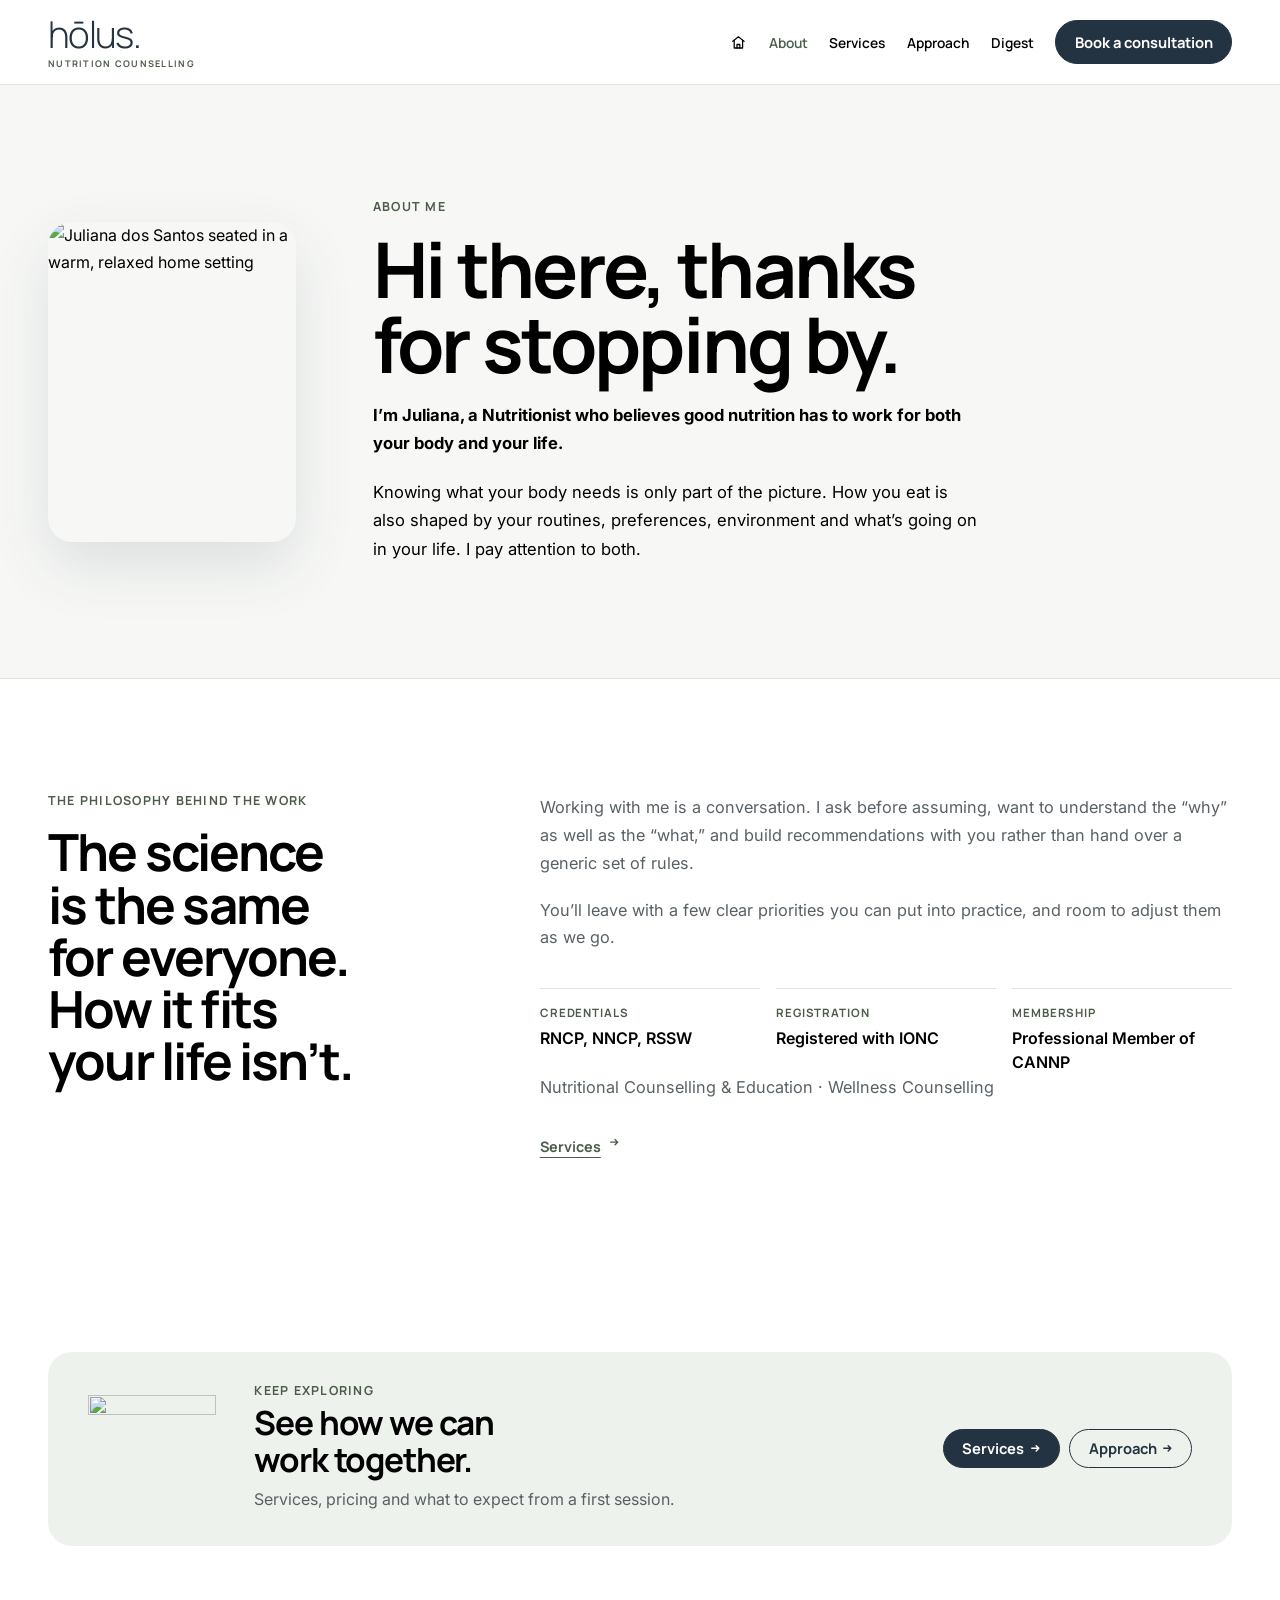
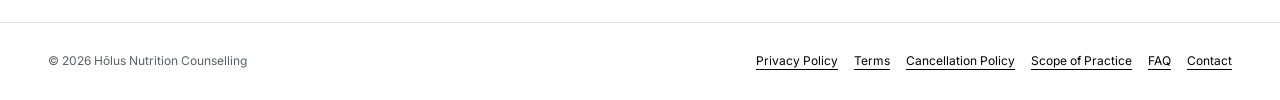
==== about/index.html @ cfdc3332 "Add files via upload" ====
<!doctype html>
<html lang="en-CA"><head><meta charset="utf-8"><meta name="viewport" content="width=device-width, initial-scale=1"><title>About | hōlus.</title><meta name="description" content="Meet Juliana dos Santos, RNCP, NNCP, RSSW, the Nutritionist behind Hōlus Nutrition Counselling in Ottawa."><link rel="canonical" href="https://holus.ca/about/"><meta property="og:type" content="profile"><meta property="og:title" content="About Juliana dos Santos | Hōlus Nutrition Counselling"><meta property="og:description" content="Good nutrition has to work for both your body and your life."><meta property="og:url" content="https://holus.ca/about/"><meta name="twitter:card" content="summary_large_image"><link rel="icon" href="../favicon.svg" sizes="any"><link rel="icon" href="../favicon.svg" type="image/svg+xml"><link rel="apple-touch-icon" href="../apple-touch-icon.png"><link rel="manifest" href="../site.webmanifest"><meta name="theme-color" content="#243341"><meta property="og:image" content="https://jusandberg.github.io/holus-nutrition/assets/holus-share.png"><meta property="og:image:width" content="1200"><meta property="og:image:height" content="630"><meta property="og:image:alt" content="hōlus. Nutrition Counselling: Nutrition in context."><link rel="preconnect" href="https://fonts.googleapis.com"><link rel="preconnect" href="https://fonts.gstatic.com" crossorigin=""><link href="https://fonts.googleapis.com/css2?family=Inter:wght@400;500;600&amp;family=Manrope:wght@300;600;700;800&amp;display=swap" rel="stylesheet"><link rel="stylesheet" href="../styles.css?v=25"><script src="../brand-config.js?v=4" defer=""></script><script src="../script.js?v=16" defer=""></script><style>
        .brand { gap: 0 !important; }
        .brand-lockup { display: grid; line-height: 1; }
        .brand-wordmark { display: inline-flex; align-items: baseline; color: var(--ink); font: 300 2.3125rem/1 Manrope, sans-serif; letter-spacing: -.045em; white-space: nowrap; }
        .brand-accent { position: relative; color: inherit; }
        .brand-accent::before { content: ''; position: absolute; top: .02em; right: .08em; left: .08em; height: .1em; border-radius: 1em; background: var(--sage); }
        .brand-descriptor { margin-top: .42rem; color: var(--sage-deep); font: 700 .57rem/1 Manrope, sans-serif; letter-spacing: .14em; text-transform: uppercase; }
        .hero-orbit .orbit-u { font-size: 1.25rem !important; letter-spacing: -.02em; }
        .contact .brand-lockup { justify-items: center; margin-bottom: .5rem; }
        .contact .brand-wordmark { color: #fff; font-size: 3.2rem; }
        .contact .brand-accent::before { background: var(--sage-light); }
        .brand-service-visual { margin: 0; padding: 0; overflow: hidden; min-height: 18rem; display: grid; place-items: end center; background: #fff; }
        .brand-service-visual img { display: block; width: 100%; height: 100%; min-height: 18rem; object-fit: cover; object-position: 50% 72%; }
        .brand-insurance { overflow: hidden; color: var(--ink); border: 1px solid var(--line); border-radius: var(--radius); background: var(--paper); box-shadow: 0 18px 40px rgba(36,51,65,.06); }
        .brand-insurance summary { display: flex; align-items: center; justify-content: space-between; gap: 1rem; padding: 1.25rem 1.4rem; cursor: pointer; list-style: none; font: 700 1rem/1.25 Manrope,sans-serif; }
        .brand-insurance summary::-webkit-details-marker { display: none; }
        .brand-insurance summary::after { content: '⌄'; flex: 0 0 auto; color: var(--sage-deep); font-size: 1.35rem; font-weight: 500; line-height: 1; transform: translateY(-.12rem); }
        .brand-insurance[open] summary::after { transform: rotate(180deg) translateY(-.12rem); }
        .brand-insurance[open] summary { border-bottom: 1px solid var(--line); }
        .brand-insurance p { margin: 0; padding: 1.25rem 1.5rem 1.5rem; color: var(--muted); font-size: .94rem; }
        .insurance-title { display: inline-flex; align-items: center; gap: .75rem; }
        .insurance-title svg { width: 1.35rem; height: 1.35rem; fill: none; stroke: var(--sage-deep); stroke-width: 1.7; stroke-linecap: round; stroke-linejoin: round; }
        .brand-insurance-hero { align-self: end; }
        .services .brand-insurance { max-width: 45rem; margin-top: 1rem; color: var(--ink); border-color: var(--line); background: var(--cloud); box-shadow: none; }
        .services .brand-insurance summary { color: var(--ink); }
        .services .brand-insurance summary::after { color: var(--sage-deep); }
        .services .brand-insurance[open] summary { border-color: var(--line); }
        .services .brand-insurance p { color: var(--muted); }
        .services .brand-insurance .insurance-title svg { stroke: var(--sage-deep); }
        .brand-intro-chat { width: 100%; max-width: none; margin: 2rem 0 0; padding: 1.4rem 1.55rem; color: var(--ink); border: 1px solid var(--line); border-radius: 1.25rem; background: var(--cloud); }
        .brand-intro-chat p { margin: 0; }
        .brand-intro-chat p + p { margin-top: .4rem; }
        .brand-intro-chat a { display: inline-block; margin-top: .85rem; color: var(--ink); font-weight: 700; text-underline-offset: .28rem; }
        .services .pricing-grid { max-width: none; }
        .contact-actions { margin-top: 2.35rem !important; }
        .method-without-circles .method-layout { grid-template-columns: 1fr; }
        .method-without-circles .method-copy { max-width: 52rem; }
        .expect-heading { display: block !important; }
        .expect-heading .eyebrow { margin-top: 0; }
        .expect-heading h2 { max-width: 18ch; margin-top: .85rem; justify-self: start; text-align: left !important; overflow-wrap: normal; }
        .behaviour-ecosystem { position: relative; min-height: 25rem; border-radius: 48% 52% 44% 56% / 54% 42% 58% 46%; background: color-mix(in srgb, var(--sage-light) 35%, white); }
        .behaviour-ecosystem::before, .behaviour-ecosystem::after { content: ''; position: absolute; inset: 12%; border: 1px solid var(--sage-light); border-radius: 44% 56% 53% 47% / 47% 42% 58% 53%; transform: rotate(12deg); }
        .behaviour-ecosystem::after { inset: 26%; transform: rotate(-13deg); }
        .behaviour-ecosystem strong { position: absolute; inset: 50% auto auto 50%; z-index: 2; display: grid; width: 5rem; height: 5rem; place-items: center; color: white; background: var(--ink); border-radius: 50%; transform: translate(-50%,-50%); font: 800 1rem Manrope,sans-serif; }
        .eco-node { position: absolute; z-index: 2; color: var(--sage-deep); font: 700 .75rem Manrope,sans-serif; letter-spacing: .08em; text-transform: uppercase; }
        .eco-body { top: 13%; left: 46%; } .eco-food { top: 48%; right: 8%; } .eco-behaviour { bottom: 12%; left: 39%; } .eco-life { top: 48%; left: 8%; }
        .behaviour-question { margin-top: 2rem !important; padding-left: 1.25rem; color: var(--ink) !important; border-left: 3px solid var(--sage); font: 800 clamp(1.6rem,3vw,2.6rem)/1.15 Manrope,sans-serif !important; letter-spacing: -.035em; }
        .behaviour-factors { background: var(--paper); }
        .factor-list { margin-top: 3rem; border-top: 1px solid var(--line); }
        .factor-list details { border-bottom: 1px solid var(--line); }
        .factor-list summary { display: flex; align-items: center; justify-content: space-between; gap: 1rem; padding: 1.25rem 0; cursor: pointer; list-style: none; color: var(--ink); font: 700 1.05rem/1.3 Manrope,sans-serif; }
        .factor-list summary::-webkit-details-marker { display: none; }
        .factor-list summary::after { content: '+'; flex: 0 0 auto; color: var(--sage-deep); font-size: 1.35rem; font-weight: 400; }
        .factor-list details[open] summary::after { content: '−'; }
        .factor-list p { max-width: 46rem; margin: -.25rem 0 1.35rem; padding-right: 2rem; }
        .factor-list p { color: var(--muted); }
        .behaviour-relationship { padding-block: clamp(3.25rem, 6vw, 5.5rem); color: white; background: var(--ink); }
        .behaviour-relationship h1, .behaviour-relationship h2, .behaviour-relationship h3 { color: white; }
        .behaviour-relationship-copy { max-width: 46rem; }
        .behaviour-relationship-copy h1 { max-width: 16ch; font-size: clamp(2.65rem, 5vw, 4.8rem); line-height: 1; letter-spacing: -.05em; }
        .behaviour-relationship-copy > p:not(.eyebrow) { max-width: 46rem; color: rgba(255,255,255,.72); }
        .relationship-map { display: grid; grid-template-columns: 1fr auto 1fr auto .68fr; align-items: center; gap: 1rem; margin-top: 2.5rem; }
        .relationship-map > div { min-height: 7rem; padding: 1.05rem; border-top: 1px solid rgba(255,255,255,.25); }
        .relationship-map p { color: rgba(255,255,255,.65); }
        .relationship-map > b { color: var(--sage-light); font-size: 1.6rem; }
        .relationship-result { display: flex; width: 100%; max-width: 13rem; min-height: 5.8rem !important; align-items: center; justify-content: flex-start; gap: .8rem; background: var(--sage-deep); border-radius: var(--radius); border-top: 0 !important; }
        .relationship-result svg { flex: 0 0 auto; width: 1.45rem; fill: none; stroke: var(--sage-light); stroke-width: 2; stroke-linecap: round; stroke-linejoin: round; }
        .relationship-result h3 { margin: 0; }
        .together-anchors { display: grid; gap: .75rem; margin-top: 2rem; padding-top: 1.5rem; border-top: 1px solid var(--line); }
        .together-anchors span { color: var(--ink); font: 700 1.05rem Manrope,sans-serif; }
        .behaviour-scope { padding: 1.3rem 0; color: var(--muted); background: var(--cloud); border-block: 1px solid var(--line); }
        .behaviour-scope p { max-width: 70rem; margin: 0; font-size: .86rem; }
        .behaviour-hero .reveal, .behaviour-knowing .reveal, .behaviour-factors .reveal, .behaviour-relationship .reveal, .behaviour-together .reveal, .behaviour-steps .reveal { opacity: 1 !important; transform: none !important; }
        @media (max-width: 760px) {
          .brand-wordmark { font-size: 2rem; }
          .about-copy { min-width: 0; width: 100%; }
          .about-copy .service-line { white-space: normal; }
          .expect-heading { gap: 1rem !important; }
          .expect-heading h2 { max-width: 13ch; font-size: clamp(2.25rem, 10.5vw, 3.25rem); line-height: 1.02; }
          .brand-service-visual, .brand-service-visual img { min-height: 12rem; }
          .behaviour-ecosystem { min-height: 20rem; }
          .relationship-map { grid-template-columns: 1fr; gap: .55rem; }
          .relationship-map > b { transform: rotate(90deg); transform-origin: left center; }
          .relationship-map > div { min-height: 0; }
        }
      </style></head><body><a class="skip-link" href="#main">Skip to content</a>
<header class="site-header"><div class="nav-shell"><a class="brand" href="/" aria-label="hōlus. Nutrition Counselling home">
    <span class="brand-lockup">
      <span class="brand-wordmark" aria-label="hōlus.">hōlus.</span>
      <span class="brand-descriptor">Nutrition Counselling</span>
    </span></a><button class="menu-toggle" type="button" aria-expanded="false" aria-controls="site-nav"><span class="sr-only">Toggle menu</span><span></span><span></span></button><nav id="site-nav" class="site-nav" aria-label="Primary navigation"><a href="/about/" aria-current="page">About</a><a href="/nutritional-counselling/">Services</a><a href="/nutrition-behaviour-change/">Approach</a><a href="/digest/">Digest</a><a class="button button-small" href="mailto:hello@holus.ca?subject=Consultation%20booking">Book a consultation</a></nav></div></header>
<main id="main"><section class="page-hero"><div class="section-shell about-grid"><figure class="food-figure reveal"><img src="../assets/juliana-about.png" alt="Juliana dos Santos seated in a warm, relaxed home setting" width="1024" height="1536"></figure><div class="about-copy reveal"><p class="eyebrow">About me</p><h1 style="max-width:12ch;font-size:clamp(3rem,6vw,5.7rem)">Hi there, thanks for stopping by.</h1><p class="about-lead"><strong>I’m Juliana, a Nutritionist who believes good nutrition has to work for both your body and your life.</strong></p><p>Knowing what your body needs is only part of the picture. How you eat is also shaped by your routines, preferences, environment and what’s going on in your life. I pay attention to both.</p></div></div></section>
<section class="section-pad"><div class="section-shell content-grid"><header><p class="eyebrow">The philosophy behind the work</p><h2>The science is the same for everyone. How it fits your life isn’t.</h2></header><div class="prose reveal"><p>Working with me is a conversation. I ask before assuming, want to understand the “why” as well as the “what,” and build recommendations with you rather than hand over a generic set of rules.</p><p>You’ll leave with a few clear priorities you can put into practice, and room to adjust them as we go.</p><dl class="credentials"><div><dt>Credentials</dt><dd>RNCP, NNCP, RSSW</dd></div><div><dt>Registration</dt><dd>Registered with IONC</dd></div><div><dt>Membership</dt><dd>Professional Member of CANNP</dd></div></dl><p>Nutritional Counselling &amp; Education · Wellness Counselling</p><a class="link-arrow" href="/nutritional-counselling/">Services<svg class="arr arr-right" viewBox="0 0 12 12" aria-hidden="true"><path d="M2 6h8M7 3l3 3-3 3"></path></svg></a></div></div></section>
<section class="next-step" aria-label="Next step"><div class="section-shell"><div class="next-card"><figure class="next-art"><img src="../assets/food-peas.svg" alt="" width="240" height="200"></figure><div class="next-copy"><p class="eyebrow">Keep exploring</p><h2>See how we can work together.</h2><p>Services, pricing and what to expect from a first session.</p></div><div class="next-chips"><a class="chip-link chip-primary" href="/nutritional-counselling/">Services<svg class="arr arr-right" viewBox="0 0 12 12" aria-hidden="true"><path d="M2 6h8M7 3l3 3-3 3"></path></svg></a><a class="chip-link" href="/nutrition-behaviour-change/">Approach<svg class="arr arr-right" viewBox="0 0 12 12" aria-hidden="true"><path d="M2 6h8M7 3l3 3-3 3"></path></svg></a></div></div></div></section></main>
<footer class="site-footer"><div class="section-shell footer-inner"><div><p>© <span id="year"></span> Hōlus Nutrition Counselling</p></div><nav class="footer-links" aria-label="Practice information"><a href="/practice-policies.html#privacy">Privacy Policy</a><a href="/practice-policies.html#terms">Terms</a><a href="/practice-policies.html#cancellation">Cancellation Policy</a><a href="/practice-policies.html#scope">Scope of Practice</a><a href="/faq/">FAQ</a><a href="mailto:hello@holus.ca">Contact</a></nav></div></footer>
</body></html>
---- styles.css ----
:root {
  --black: #000;
  --ink: #243341;
  --ink-deep: #18232d;
  --sage: #71836d;
  --sage-deep: #4b5d49;
  --sage-light: #c7d2c4;
  --mist: #eef2ed;
  --cloud: #f7f8f6;
  --line: #dfe4de;
  --paper: #fff;
  --text: var(--black);
  --muted: #596166;
  --radius: 1.5rem;
  --shadow: 0 24px 60px rgba(36, 51, 65, 0.12);
}

* { box-sizing: border-box; }
html { scroll-behavior: smooth; scroll-padding-top: 6.5rem; }
body { margin: 0; color: var(--text); background: var(--paper); font: 400 1rem/1.7 Inter, Arial, sans-serif; -webkit-font-smoothing: antialiased; }
img, svg { display: block; max-width: 100%; }
a { color: inherit; }
button, input, textarea { font: inherit; }
:focus-visible { outline: 3px solid var(--sage); outline-offset: 4px; }
.sr-only { position: absolute; width: 1px; height: 1px; padding: 0; margin: -1px; overflow: hidden; clip: rect(0, 0, 0, 0); white-space: nowrap; border: 0; }
.skip-link { position: fixed; left: 1rem; top: -4rem; z-index: 100; padding: .75rem 1rem; color: white; background: var(--ink); border-radius: .5rem; }
.skip-link:focus { top: 1rem; }

.section-shell { width: min(100% - 2.5rem, 74rem); margin-inline: auto; }
.section-pad { padding-block: clamp(5rem, 9vw, 8rem); }
.eyebrow { margin: 0 0 1rem; color: var(--sage-deep); font: 700 .78rem/1.2 Manrope, sans-serif; letter-spacing: .1em; text-transform: uppercase; }
h1, h2, h3 { margin: 0; color: var(--black); font-family: Manrope, sans-serif; letter-spacing: -.035em; text-wrap: balance; }
h1 { max-width: 12ch; font-size: clamp(3rem, 6.6vw, 6.25rem); line-height: .98; }
h2 { max-width: 18ch; font-size: clamp(2.35rem, 4.7vw, 4.5rem); line-height: 1.02; }
h3 { font-size: 1.4rem; line-height: 1.25; }
em { color: var(--sage); font-style: normal; }
.lede { max-width: 35rem; margin: 1.6rem 0 0; color: var(--black); font-size: clamp(1.05rem, 1.8vw, 1.2rem); }
.button-row { display: flex; align-items: center; gap: 1.4rem; flex-wrap: wrap; margin-top: 2rem; }
.button { display: inline-flex; align-items: center; justify-content: center; min-height: 3.35rem; padding: .85rem 1.5rem; color: white; background: var(--ink); border: 1px solid var(--ink); border-radius: 999px; font: 700 .92rem/1 Manrope, sans-serif; text-decoration: none; transition: transform .2s ease, background .2s ease; }
.button:hover { background: var(--ink-deep); transform: translateY(-2px); }
.button-small { min-height: 2.75rem; padding-inline: 1.15rem; }
.button-secondary { color: var(--black); background: transparent; border-color: var(--sage); }
.button-secondary:hover { color: white; background: var(--sage-deep); border-color: var(--sage-deep); }
.text-link { color: var(--black); font: 700 .92rem Manrope, sans-serif; text-underline-offset: .35rem; }
.microcopy { margin: 1rem 0 0; color: var(--muted); font-size: .83rem; }

.site-header { position: sticky; top: 0; z-index: 50; border-bottom: 1px solid rgba(223, 228, 222, .9); background: rgba(255,255,255,.88); backdrop-filter: blur(18px) saturate(160%); }
.nav-shell { display: flex; align-items: center; justify-content: space-between; width: min(100% - 2.5rem, 74rem); min-height: 5.25rem; margin: auto; }
.brand { display: flex; align-items: center; gap: .75rem; text-decoration: none; }
.brand img { width: 3rem; }
.brand-copy { display: grid; line-height: 1; }
.wordmark { font: 800 1.15rem Manrope, sans-serif; letter-spacing: -.04em; }
.wordmark b { color: var(--sage); }
.descriptor { margin-top: .35rem; color: var(--muted); font: 600 .58rem Manrope, sans-serif; letter-spacing: .14em; text-transform: uppercase; }
.brand-lockup { display: grid; line-height: 1; }
.brand-wordmark { display: inline-flex; align-items: baseline; color: var(--ink); font: 300 2rem/1 Manrope, sans-serif; letter-spacing: -.045em; white-space: nowrap; }
.brand-accent { position: relative; color: inherit; }
.brand-accent::before { content: ""; position: absolute; top: .02em; right: .08em; left: .08em; height: .1em; border-radius: 1em; background: var(--sage); }
.brand-descriptor { margin-top: .4rem; color: var(--sage-deep); font: 700 .57rem/1 Manrope, sans-serif; letter-spacing: .14em; text-transform: uppercase; }
.site-nav { display: flex; align-items: center; gap: 1.35rem; }
.site-nav > a:not(.button) { color: var(--black); font: 600 .86rem Manrope, sans-serif; text-decoration: none; }
.site-nav > a:not(.button):hover { color: var(--sage-deep); }
.menu-toggle { display: none; width: 2.8rem; height: 2.8rem; padding: .8rem; border: 0; border-radius: 50%; background: var(--mist); }
.menu-toggle span:not(.sr-only) { display: block; height: 2px; margin: 4px 0; background: var(--ink); transition: transform .2s ease; }

.hero { display: grid; grid-template-columns: minmax(0, 1.02fr) minmax(25rem, .98fr); align-items: center; gap: clamp(2rem, 6vw, 6rem); min-height: calc(100svh - 5.25rem); padding-block: clamp(4rem, 8vw, 7rem); }
.hero-orbit { padding: 2rem; border-radius: 50%; background: radial-gradient(circle, #fff 0 43%, var(--cloud) 44% 68%, transparent 69%); }
.hero-orbit svg { width: 100%; }
.orbit-ring { fill: none; stroke: var(--sage-light); stroke-width: 1; stroke-dasharray: 2 6; }
.orbit-lines { stroke: var(--sage-light); stroke-width: 1; }
.orbit-nodes { fill: var(--sage); }
.orbit-centre { fill: var(--ink); }
.orbit-u { fill: white; font: 800 3rem Manrope, sans-serif; text-anchor: middle; dominant-baseline: middle; }
.orbit-labels { fill: var(--black); font: 600 .86rem Manrope, sans-serif; letter-spacing: .01em; }

/* The orbit draws in once, then its eight elements pulse in a calm sequence. */
.hero-orbit .orbit-lines line,
.hero-orbit .orbit-nodes circle,
.hero-orbit .orbit-labels text { --orbit-line-delay: .22s; --orbit-node-delay: .72s; --orbit-label-delay: .92s; --orbit-pulse-delay: 2s; }
.hero-orbit :is(.orbit-lines line, .orbit-nodes circle, .orbit-labels text):nth-child(2) { --orbit-line-delay: .30s; --orbit-node-delay: .80s; --orbit-label-delay: 1s; --orbit-pulse-delay: 3s; }
.hero-orbit :is(.orbit-lines line, .orbit-nodes circle, .orbit-labels text):nth-child(3) { --orbit-line-delay: .38s; --orbit-node-delay: .88s; --orbit-label-delay: 1.08s; --orbit-pulse-delay: 4s; }
.hero-orbit :is(.orbit-lines line, .orbit-nodes circle, .orbit-labels text):nth-child(4) { --orbit-line-delay: .46s; --orbit-node-delay: .96s; --orbit-label-delay: 1.16s; --orbit-pulse-delay: 5s; }
.hero-orbit :is(.orbit-lines line, .orbit-nodes circle, .orbit-labels text):nth-child(5) { --orbit-line-delay: .54s; --orbit-node-delay: 1.04s; --orbit-label-delay: 1.24s; --orbit-pulse-delay: 6s; }
.hero-orbit :is(.orbit-lines line, .orbit-nodes circle, .orbit-labels text):nth-child(6) { --orbit-line-delay: .62s; --orbit-node-delay: 1.12s; --orbit-label-delay: 1.32s; --orbit-pulse-delay: 7s; }
.hero-orbit :is(.orbit-lines line, .orbit-nodes circle, .orbit-labels text):nth-child(7) { --orbit-line-delay: .70s; --orbit-node-delay: 1.20s; --orbit-label-delay: 1.40s; --orbit-pulse-delay: 8s; }
.hero-orbit :is(.orbit-lines line, .orbit-nodes circle, .orbit-labels text):nth-child(8) { --orbit-line-delay: .78s; --orbit-node-delay: 1.28s; --orbit-label-delay: 1.48s; --orbit-pulse-delay: 9s; }
.hero-orbit.is-visible .orbit-ring { animation: orbit-ring-arrive 1.4s ease-out both; }
.hero-orbit.is-visible .orbit-lines line { stroke-dasharray: 180; stroke-dashoffset: 180; animation: orbit-line-arrive .75s ease-out var(--orbit-line-delay) both; }
.hero-orbit.is-visible .orbit-nodes circle { transform-box: fill-box; transform-origin: center; animation: orbit-node-arrive .45s cubic-bezier(.2,.8,.2,1.3) var(--orbit-node-delay) both, orbit-node-pulse 8s cubic-bezier(.4,0,.2,1) var(--orbit-pulse-delay) infinite; }
.hero-orbit.is-visible .orbit-labels text { opacity: 0; animation: orbit-label-arrive .45s ease-out var(--orbit-label-delay) both; }
.hero-orbit.is-visible :is(.orbit-centre, .orbit-u) { transform-box: fill-box; transform-origin: center; animation: orbit-centre-arrive .65s cubic-bezier(.2,.8,.2,1.15) .05s both; }

@keyframes orbit-ring-arrive { from { opacity: 0; } to { opacity: 1; } }
@keyframes orbit-line-arrive { to { stroke-dashoffset: 0; } }
@keyframes orbit-node-arrive { from { opacity: 0; transform: scale(0); } to { opacity: 1; transform: scale(1); } }
@keyframes orbit-label-arrive { from { opacity: 0; transform: translateY(5px); } to { opacity: 1; transform: translateY(0); } }
@keyframes orbit-centre-arrive { from { opacity: 0; transform: scale(.7); } to { opacity: 1; transform: scale(1); } }
@keyframes orbit-node-pulse { 0%, 13%, 100% { transform: scale(1); fill: var(--sage); } 6% { transform: scale(1.65); fill: var(--ink); } }

.method { background: var(--cloud); border-block: 1px solid var(--line); }
.section-heading { margin-bottom: clamp(2.5rem, 5vw, 4.5rem); }
.method-flow { position: relative; display: grid; grid-template-columns: repeat(3, 1fr); gap: clamp(1rem, 3vw, 3rem); }
.flow-line { position: absolute; top: 3.05rem; right: 13%; left: 13%; height: 1px; background: var(--sage-light); }
.flow-step { position: relative; display: grid; justify-items: center; gap: .35rem; min-width: 0; padding: 0 1rem 1.6rem; color: var(--black); background: transparent; border: 0; border-bottom: 1px solid var(--line); cursor: pointer; text-align: center; transition: color .25s ease, border-color .25s ease, transform .25s ease; }
.flow-step:hover { transform: translateY(-3px); border-color: var(--sage); }
.flow-step:focus-visible { border-radius: .75rem; }
.flow-icon { position: relative; z-index: 1; display: grid; place-items: center; width: 6.1rem; height: 6.1rem; margin-bottom: 1.15rem; color: var(--sage-deep); background: var(--cloud); transition: color .25s ease, transform .25s ease; }
.flow-icon::after { content: ""; position: absolute; right: -.2rem; bottom: -.2rem; width: .65rem; height: .65rem; background: var(--sage-light); border: 4px solid var(--cloud); border-radius: 50%; }
.flow-icon svg { width: 3.35rem; fill: none; stroke: currentColor; stroke-width: 1.25; stroke-linecap: round; stroke-linejoin: round; }
.flow-step.is-active { border-color: var(--black); }
.flow-step.is-active .flow-icon { color: var(--black); transform: translateY(-4px); }
.flow-step.is-active .flow-icon::after { background: var(--sage); }
.flow-kicker { color: var(--sage-deep); font: 700 .68rem/1.3 Manrope, sans-serif; letter-spacing: .08em; text-transform: uppercase; }
.flow-step strong { font: 800 clamp(1.25rem, 2.2vw, 1.7rem)/1.25 Manrope, sans-serif; letter-spacing: -.03em; }
.flow-detail { display: grid; grid-template-columns: .65fr 1.35fr; gap: clamp(2rem, 7vw, 7rem); margin-top: 2.25rem; padding: clamp(1.8rem, 4vw, 3.25rem); background: var(--paper); border: 1px solid var(--line); border-radius: 1.5rem; box-shadow: 0 18px 40px rgba(36,51,65,.06); }
.flow-detail>p { margin: .25rem 0 0; color: var(--sage-deep); font: 700 .75rem/1.3 Manrope, sans-serif; letter-spacing: .09em; text-transform: uppercase; }
.flow-detail h3 { font-size: clamp(1.6rem, 3vw, 2.5rem); }
.flow-detail div p { max-width: 48rem; margin: .8rem 0 0; color: var(--muted); font-size: 1.02rem; }

/* The three-step path draws in once, then its markers pulse in sequence. */
.method-flow:not(.is-visible) .flow-step { opacity: 0; translate: 0 14px; }
.method-flow.is-visible .flow-line { transform-origin: left center; animation: method-line-arrive .9s cubic-bezier(.2,.8,.2,1) .08s both; }
.method-flow.is-visible .flow-step { animation: method-step-arrive .58s cubic-bezier(.2,.8,.2,1) .25s both; }
.method-flow.is-visible .flow-step:nth-of-type(2) { animation-delay: .43s; }
.method-flow.is-visible .flow-step:nth-of-type(3) { animation-delay: .61s; }
.method-flow.is-visible .flow-step:nth-of-type(1) .flow-icon::after { animation: method-marker-pulse 9s ease-in-out 1.5s infinite; }
.method-flow.is-visible .flow-step:nth-of-type(2) .flow-icon::after { animation: method-marker-pulse 9s ease-in-out 4.5s infinite; }
.method-flow.is-visible .flow-step:nth-of-type(3) .flow-icon::after { animation: method-marker-pulse 9s ease-in-out 7.5s infinite; }

@keyframes method-line-arrive { from { opacity: 0; transform: scaleX(0); } to { opacity: 1; transform: scaleX(1); } }
@keyframes method-step-arrive { from { opacity: 0; translate: 0 14px; } to { opacity: 1; translate: 0 0; } }
@keyframes method-marker-pulse { 0%, 14%, 100% { transform: scale(1); filter: brightness(1); box-shadow: 0 0 0 0 rgba(125,146,121,0); } 7% { transform: scale(1.45); filter: brightness(.72); box-shadow: 0 0 0 .4rem rgba(125,146,121,.13); } }

.about-grid { display: grid; grid-template-columns: 15.5rem minmax(0, 1fr); align-items: center; gap: clamp(2.5rem, 6vw, 5rem); }
.food-figure { position: relative; width: 100%; margin: 0; }
.food-figure img { width: 100%; height: 20rem; object-fit: cover; object-position: center 42%; border-radius: var(--radius); box-shadow: var(--shadow); }
.food-figure figcaption { max-width: 15.5rem; margin: .8rem 0 0; color: var(--muted); font-size: .78rem; }
.about-copy > p:not(.eyebrow) { max-width: 38rem; margin: 1.3rem 0 0; color: var(--black); font-size: 1.04rem; }
.about-copy .about-lead { font-size: 1.12rem; line-height: 1.65; }
.about-copy .about-signoff { color: var(--ink); }
.credentials { display: grid; grid-template-columns: repeat(3, 1fr); gap: 1rem; margin: 2.25rem 0 0; }
.credentials div { padding-top: 1rem; border-top: 1px solid var(--line); }
.credentials dt { color: var(--sage-deep); font: 700 .72rem Manrope, sans-serif; letter-spacing: .08em; text-transform: uppercase; }
.credentials dd { margin: .45rem 0 0; font-weight: 600; line-height: 1.45; }
.about-copy .service-line { margin-top: 1.5rem; color: var(--sage-deep); font: 700 .72rem/1.7 Manrope, sans-serif; letter-spacing: .035em; text-transform: uppercase; white-space: nowrap; }
.service-line span { padding-inline: .3rem; color: var(--sage); }

.image-ribbon { display: grid; grid-template-columns: .78fr 1.22fr .78fr; gap: .65rem; width: min(100% - 2.5rem, 88rem); margin: 0 auto clamp(1rem, 2vw, 2rem); }
.image-ribbon figure { margin: 0; overflow: hidden; border-radius: 1.25rem; }
.image-ribbon img { width: 100%; height: clamp(8rem, 13vw, 12.5rem); object-fit: cover; transition: transform .6s ease; }
.image-ribbon img { object-position: 50% 50%; }
.image-ribbon figure:hover img { transform: scale(1.025); }

.services { color: white; background: var(--ink); }
.services h2, .services h3 { color: white; }
.services .eyebrow { color: var(--sage-light); }
.services-intro { display: grid; grid-template-columns: 1.15fr .85fr; align-items: end; gap: 4rem; }
.services-intro > p { max-width: 31rem; margin: 0 0 .35rem; color: rgba(255,255,255,.72); font-size: 1.05rem; }
.pricing-grid { display: grid; grid-template-columns: repeat(3, 1fr); gap: 1rem; margin-top: 4rem; }
.price-card { display: flex; flex-direction: column; min-height: 22rem; padding: 2rem; border: 1px solid rgba(255,255,255,.15); border-radius: var(--radius); background: rgba(255,255,255,.045); }
.price-card.featured { background: var(--sage-deep); border-color: transparent; }
.service-icon { display: grid; place-items: center; width: 3.8rem; height: 3.8rem; margin-bottom: 2.25rem; color: var(--white, #fff); background: rgba(255,255,255,.06); border: 1.5px solid var(--sage-light); border-radius: 50%; }
.service-icon svg { width: 1.65rem; fill: none; stroke: currentColor; stroke-width: 1.8; stroke-linecap: round; stroke-linejoin: round; }
.duration { margin: 0 0 1.1rem; color: var(--sage-light); font: 700 .73rem Manrope, sans-serif; letter-spacing: .09em; text-transform: uppercase; }
.price-card > p:not(.duration) { color: rgba(255,255,255,.7); font-size: .93rem; }
.price-row { display: flex; align-items: end; justify-content: space-between; gap: 1rem; margin-top: auto; padding-top: 2rem; }
.price-row strong { font: 800 2.4rem Manrope, sans-serif; letter-spacing: -.05em; }
.price-row a { color: white; font-weight: 600; text-underline-offset: .3rem; }
.coverage-note { max-width: 55rem; margin: 2rem 0 0; color: rgba(255,255,255,.68); font-size: .86rem; }

.who { background: var(--mist); }
.faq-grid { display: grid; grid-template-columns: .78fr 1.22fr; gap: clamp(3rem, 8vw, 8rem); }
.who-header { display: grid; grid-template-columns: .92fr 1.08fr; align-items: end; gap: clamp(3rem, 8vw, 8rem); margin-bottom: clamp(2.75rem, 6vw, 4.75rem); }
.who-header h2 { max-width: 15ch; }
.who-intro { max-width: 39rem; margin: 0 0 .4rem; }
.who-intro p { margin: 0; color: #4d5855; font-size: 1.06rem; }
.who-intro p + p { margin-top: 1rem; }
.who-content { display: grid; grid-template-columns: minmax(14rem, 18rem) minmax(0, 1fr); align-items: start; gap: clamp(2.5rem, 6vw, 5.5rem); }
.who-figure { position: relative; margin: 0; }
.who-figure img { display: block; width: 100%; height: 14rem; object-fit: cover; object-position: 52% 48%; border-radius: 1.25rem; box-shadow: 0 18px 42px rgba(36,51,65,.13); }
.who-figure figcaption { max-width: 18rem; margin-top: .85rem; color: #5a655f; font-size: .8rem; }
.who-list { margin: 0; padding: 0; list-style: none; border-top: 1px solid #cfd8cd; }
.who-list li { display: grid; grid-template-columns: .82fr 1.18fr; gap: 1.75rem; padding: 1.15rem 0; border-bottom: 1px solid #cfd8cd; }
.who-list span { display: flex; align-items: flex-start; gap: .65rem; color: var(--black); font: 700 1rem Manrope, sans-serif; }
.who-list span::before { content: ""; flex: 0 0 auto; width: .55rem; height: .55rem; margin-top: .42rem; background: var(--sage); border: .2rem solid rgba(255,255,255,.6); border-radius: 50%; box-shadow: 0 0 0 1px var(--sage-light); }
.who-list p { margin: 0; color: #4d5855; font-size: .92rem; }

.who-interactive .section-heading { margin-bottom: clamp(2.25rem, 5vw, 4rem); }
.who-ui { display: grid; grid-template-columns: minmax(0, 1.15fr) minmax(0, .85fr); gap: 1.25rem; align-items: stretch; }
.who-tiles { display: grid; grid-template-columns: repeat(3, minmax(0, 1fr)); gap: .75rem; }
.who-tile { display: grid; justify-items: start; align-content: space-between; gap: 1.4rem; min-height: 8.5rem; padding: 1.1rem; color: var(--ink); text-align: left; background: rgba(255,255,255,.75); border: 1px solid var(--line); border-radius: 1.1rem; cursor: pointer; font: 700 .95rem/1.25 Manrope, sans-serif; transition: transform .2s ease, border-color .2s, background .2s, box-shadow .2s; }
.who-tile:hover { transform: translateY(-3px); border-color: var(--sage-light); }
.who-tile[aria-selected="true"] { background: #fff; border-color: var(--sage); box-shadow: 0 14px 30px rgba(36,51,65,.08); }
.duo .fill { fill: var(--sage-light); }
.duo .st { fill: none; stroke: var(--ink); stroke-width: 1.6; stroke-linecap: round; stroke-linejoin: round; }
.who-tile .duo { width: 2.2rem; height: 2.2rem; transition: transform .3s; }
.who-tile:hover .duo, .who-tile[aria-selected="true"] .duo { transform: scale(1.12) rotate(-4deg); }
.who-panel { display: flex; flex-direction: column; align-items: flex-start; justify-content: center; padding: clamp(1.5rem, 3vw, 2.25rem); color: #fff; background: var(--ink); border-radius: 1.4rem; }
.who-panel h3 { margin-top: 1.25rem; color: #fff; font-size: clamp(1.5rem, 2.6vw, 2rem); letter-spacing: -.03em; }
.who-panel p { margin: .6rem 0 0; color: rgba(255,255,255,.75); font-size: 1.02rem; }
.who-panel-icon { width: 3.2rem; height: 3.2rem; }
.who-panel-icon .fill { fill: var(--sage-deep); }
.who-panel-icon .st { stroke: #fff; }

.help { background: var(--paper); }
.help-grid { display: grid; grid-template-columns: .78fr 1.22fr; gap: clamp(3rem, 8vw, 8rem); }
.help .section-heading { margin: 0; }
.topic-list { display: flex; flex-wrap: wrap; gap: .75rem; margin: 0; padding: 0; list-style: none; }
.topic-list li { padding: .7rem 1rem; color: var(--black); background: var(--cloud); border: 1px solid var(--line); border-radius: 999px; font: 600 .9rem/1.35 Manrope, sans-serif; }
.help-content > p { max-width: 43rem; margin: 2rem 0 0; padding-top: 1.5rem; color: var(--sage-deep); border-top: 1px solid var(--line); font-size: 1.05rem; }

.expect { background: var(--cloud); border-block: 1px solid var(--line); }
.expect-heading { display: grid; grid-template-columns: .78fr 1.22fr; gap: clamp(3rem, 8vw, 8rem); align-items: start; }
.expect-heading .eyebrow { margin-top: .8rem; }
.expect-list { display: grid; grid-template-columns: repeat(4, 1fr); margin: clamp(3rem, 6vw, 5rem) 0 0; padding: 0; list-style: none; border-top: 1px solid var(--sage-light); }
.expect-list li { position: relative; padding: 1.5rem 1.5rem 0 0; }
.expect-list li::before { content: ""; position: absolute; top: -.35rem; left: 0; width: .7rem; height: .7rem; background: var(--sage); border-radius: 50%; }
.expect-list li:not(:last-child)::after { content: ""; position: absolute; top: -.05rem; right: .75rem; width: 1.5rem; height: 1px; background: var(--sage); transform: rotate(28deg); transform-origin: right; }
.expect-list span { display: block; margin-bottom: 2.6rem; color: var(--sage-deep); font: 700 .72rem/1 Manrope, sans-serif; letter-spacing: .1em; }
.expect-list h3 { font-size: 1.15rem; }
.expect-list p { margin: .7rem 0 0; color: var(--muted); font-size: .9rem; }

.accordion { border-top: 1px solid var(--line); }
.accordion details { border-bottom: 1px solid var(--line); }
.accordion summary { position: relative; padding: 1.4rem 3rem 1.4rem 0; color: var(--black); cursor: pointer; list-style: none; font: 700 1.03rem/1.4 Manrope, sans-serif; }
.accordion summary::-webkit-details-marker { display: none; }
.accordion summary::after { content: "+"; position: absolute; right: .3rem; top: 1.25rem; color: var(--sage); font-size: 1.5rem; }
.accordion details[open] summary::after { content: "−"; }
.accordion p { max-width: 42rem; margin: -.2rem 3rem 1.5rem 0; color: var(--muted); }

.contact { text-align: center; color: white; background: var(--ink-deep); }
.contact-inner { display: grid; justify-items: center; }
.contact .brand-lockup { justify-items: center; margin-bottom: .5rem; }
.contact .brand-wordmark { color: white; font-size: 3.2rem; }
.contact .brand-accent::before { background: var(--sage-light); }
.contact img { margin-bottom: 1.5rem; }
.contact .eyebrow { color: var(--sage-light); }
.contact h2 { max-width: none; color: white; font-size: clamp(3.5rem, 8vw, 7rem); }
.contact h2 em { color: var(--sage-light); }
.contact p:not(.eyebrow) { max-width: 39rem; margin: 1.25rem 0 2rem; color: rgba(255,255,255,.75); font-size: 1.05rem; }
.button-light { color: var(--ink); background: white; border-color: white; }
.button-light:hover { color: white; background: transparent; }
.button-outline-light { color: white; background: transparent; border-color: rgba(255,255,255,.55); }
.button-outline-light:hover { color: var(--ink); background: white; border-color: white; }
.contact-actions { justify-content: center; margin-top: 0; }

.site-footer { padding-block: 1.75rem; border-top: 1px solid var(--line); }
.footer-inner { display: flex; justify-content: space-between; align-items: flex-start; gap: 2rem; color: var(--muted); font-size: .75rem; }
.footer-inner p { margin: 0; }
.footer-inner p + p { margin-top: .35rem; }
.footer-links { display: flex; justify-content: flex-end; flex-wrap: wrap; gap: .55rem 1rem; max-width: 35rem; }
.footer-links a { color: var(--black); text-underline-offset: .25rem; }

.policy-page { background: var(--cloud); }
.policy-main { padding-block: clamp(4rem, 8vw, 7rem); }
.policy-hero { max-width: 48rem; margin-bottom: 4rem; }
.policy-hero h1 { max-width: 14ch; font-size: clamp(2.8rem, 6vw, 5rem); }
.policy-hero p:not(.eyebrow) { max-width: 42rem; margin-top: 1.4rem; color: var(--muted); font-size: 1.05rem; }
.policy-stack { display: grid; gap: 1rem; max-width: 56rem; }
.policy-card { padding: clamp(1.5rem, 4vw, 2.5rem); background: var(--paper); border: 1px solid var(--line); border-radius: var(--radius); }
.policy-card h2 { font-size: clamp(1.7rem, 3vw, 2.4rem); }
.policy-card p, .policy-card li { color: var(--muted); }
.policy-card a { color: var(--black); }

.reveal { opacity: 0; transform: translateY(18px); transition: opacity .65s ease, transform .65s ease; }
.reveal.is-visible { opacity: 1; transform: none; }

@media (prefers-reduced-motion: reduce) {
  html { scroll-behavior: auto; }
  .reveal { opacity: 1; transform: none; transition: none; }
  .button { transition: none; }
  .hero-orbit :is(.orbit-ring, .orbit-lines line, .orbit-nodes circle, .orbit-labels text, .orbit-centre, .orbit-u) { animation: none; opacity: 1; transform: none; stroke-dashoffset: 0; }
  .method-flow .flow-line, .method-flow .flow-step, .method-flow .flow-icon::after { animation: none; opacity: 1; transform: none; translate: none; }
}

/* Shared layouts for the SEO expansion. These extend the existing brand system. */
.page-hero { padding-block: clamp(4.5rem, 9vw, 8rem); background: var(--cloud); border-bottom: 1px solid var(--line); }
.page-hero-grid { display: grid; grid-template-columns: minmax(0, 1.12fr) minmax(18rem, .88fr); align-items: end; gap: clamp(2.5rem, 8vw, 8rem); }
.page-hero h1 { max-width: 14ch; font-size: clamp(2.9rem, 6.2vw, 5.8rem); }
.page-hero-copy { max-width: 38rem; }
.page-hero-copy > p:not(.eyebrow) { margin: 1.35rem 0 0; color: var(--muted); font-size: clamp(1.03rem, 1.7vw, 1.2rem); }
.page-hero-aside { padding: clamp(1.5rem, 3vw, 2.2rem); background: var(--paper); border: 1px solid var(--line); border-radius: var(--radius); box-shadow: 0 18px 40px rgba(36,51,65,.06); }
.page-hero-aside p { margin: 0; color: var(--muted); }
.page-hero-aside strong { color: var(--black); }
.content-grid { display: grid; grid-template-columns: minmax(14rem, .72fr) minmax(0, 1.28fr); gap: clamp(3rem, 8vw, 8rem); }
.content-grid > header { position: sticky; top: 7rem; align-self: start; }
.content-grid h2 { font-size: clamp(2.1rem, 4vw, 3.8rem); }
.prose { max-width: 48rem; }
.prose > *:first-child { margin-top: 0; }
.prose p, .prose li { color: var(--muted); }
.prose p { margin: 0 0 1.2rem; font-size: 1.02rem; }
.prose h2, .prose h3 { margin-top: 2.6rem; }
.prose h2 { font-size: clamp(2rem, 3.6vw, 3.25rem); }
.prose h3 { font-size: 1.35rem; }
.prose ul { padding-left: 1.2rem; }
.prose a { text-underline-offset: .3rem; }
.link-arrow { display: inline-flex; gap: .35rem; margin-top: 1rem; color: var(--sage-deep); font: 700 .9rem Manrope, sans-serif; text-underline-offset: .3rem; }
.related-grid { display: grid; grid-template-columns: repeat(3, 1fr); gap: 1rem; }
.related-card { display: flex; flex-direction: column; min-height: 15rem; padding: 1.6rem; color: inherit; background: var(--cloud); border: 1px solid var(--line); border-radius: var(--radius); text-decoration: none; transition: transform .2s ease, border-color .2s ease; }
.related-card:hover { transform: translateY(-3px); border-color: var(--sage); }
.related-card p { margin: .7rem 0 1.5rem; color: var(--muted); font-size: .92rem; }
.related-card span { margin-top: auto; color: var(--sage-deep); font: 700 .85rem Manrope, sans-serif; }
.service-summary { display: grid; grid-template-columns: repeat(2, 1fr); gap: 1rem; margin: 2rem 0; }
.service-summary article { padding: 1.5rem; background: var(--cloud); border: 1px solid var(--line); border-radius: 1.15rem; }
.service-summary h3 { font-size: 1.15rem; }
.service-summary p { margin: .6rem 0 0; font-size: .92rem; }
.notice { margin-block: 2rem; padding: 1.4rem 1.5rem; color: var(--muted); background: var(--mist); border-left: 4px solid var(--sage); }
.notice p { margin: 0; }
.quote-line { margin: 2.4rem 0; padding: 1.7rem 0; color: var(--ink); border-block: 1px solid var(--line); font: 700 clamp(1.35rem, 2.6vw, 2rem)/1.35 Manrope, sans-serif; letter-spacing: -.025em; }
.behaviour-relationship { padding-block: clamp(3.25rem, 6vw, 5.5rem); color: white; background: var(--ink); }
.behaviour-relationship h1, .behaviour-relationship h2, .behaviour-relationship h3 { color: white; }
.behaviour-relationship-copy { max-width: 46rem; }
.behaviour-relationship-copy h1 { max-width: 16ch; font-size: clamp(2.65rem, 5vw, 4.8rem); line-height: 1; letter-spacing: -.05em; }
.behaviour-relationship-copy > p:not(.eyebrow) { max-width: 46rem; color: rgba(255,255,255,.72); }
.relationship-map { display: grid; grid-template-columns: 1fr auto 1fr auto .68fr; align-items: center; gap: 1rem; margin-top: 2.5rem; }
.relationship-map > div { min-height: 7rem; padding: 1.05rem; border-top: 1px solid rgba(255,255,255,.25); }
.relationship-map p { color: rgba(255,255,255,.65); }
.relationship-map > b { color: var(--sage-light); font-size: 1.6rem; }
.relationship-result { display: flex; width: 100%; max-width: 13rem; min-height: 5.8rem !important; align-items: center; justify-content: flex-start; gap: .8rem; background: var(--sage-deep); border-radius: var(--radius); border-top: 0 !important; }
.relationship-result svg { flex: 0 0 auto; width: 1.45rem; fill: none; stroke: var(--sage-light); stroke-width: 2; stroke-linecap: round; stroke-linejoin: round; }
.relationship-result h3 { margin: 0; }
.together-anchors { display: grid; gap: .75rem; margin-top: 2rem; padding-top: 1.5rem; border-top: 1px solid var(--line); }
.together-anchors span { color: var(--ink); font: 700 1.05rem Manrope, sans-serif; }
.behaviour-factors { background: var(--cloud); border-top: 1px solid var(--line); }
.behaviour-factors .e-grid { display: grid; grid-template-columns: repeat(2, minmax(0, 1fr)); gap: 1.75rem 3rem; margin-top: 2.5rem; }
.behaviour-factors .e-item { display: flex; gap: 1rem; align-items: flex-start; }
.behaviour-factors .e-item .duo { width: 2.4rem; height: 2.4rem; flex: none; }
.behaviour-factors .e-item h3 { color: var(--ink); font: 800 1.15rem/1.3 Manrope, sans-serif; letter-spacing: -.02em; }
.behaviour-factors .e-item p { margin: .3rem 0 0; color: var(--muted); font-size: .98rem; }
.behaviour-scope { padding: 1.3rem 0; color: var(--muted); background: var(--cloud); border-block: 1px solid var(--line); }
.behaviour-scope p { max-width: 70rem; margin: 0; font-size: .86rem; }
.digest-frame { display: block; width: 100%; height: calc(100svh - 5.25rem); border: 0; background: #fff; }
.digest-grid { display: grid; grid-template-columns: repeat(2, minmax(0, 1fr)); align-items: stretch; gap: 1rem; margin-top: 2rem; }
.digest-card { display: flex; min-width: 0; flex-direction: column; padding: 1.4rem; background: var(--paper); border: 1px solid var(--line); border-radius: 1.15rem; transition: transform .18s ease, border-color .18s ease; }
.digest-card-linked:hover { border-color: var(--sage); transform: translateY(-2px); }
.digest-card-icon { width: 1.4rem; height: 1.4rem; margin-bottom: .85rem; fill: none; stroke: var(--sage-deep); stroke-width: 1.45; stroke-linecap: round; stroke-linejoin: round; }
.digest-card h3 { margin: 0; font-size: 1.15rem; }
.digest-card p { margin: .55rem 0 0; color: var(--muted); font-size: .92rem; }
.digest-category-description { max-width: 42rem; }
.digest-resource-content { display: flex; flex: 1; flex-direction: column; margin-top: 1.15rem; padding-top: 1rem; border-top: 1px solid var(--line); }
.digest-resource-content h4 { margin: 0; color: var(--ink); font: 700 1rem/1.35 Manrope, sans-serif; }
.digest-resource-content .digest-why { margin-top: .85rem; font-size: .86rem; line-height: 1.55; }
.digest-why strong { color: var(--sage-deep); font-weight: 700; }
.digest-resource-content a { align-self: flex-start; margin-top: auto; padding-top: 1rem; color: var(--ink); font: 700 .9rem/1.3 Manrope, sans-serif; text-decoration-color: var(--sage); text-underline-offset: .25rem; }
.digest-resource-content a:focus-visible { outline: 2px solid var(--sage); outline-offset: 4px; border-radius: .15rem; }
.archive-empty { padding: clamp(2rem, 5vw, 3.5rem); background: var(--cloud); border: 1px solid var(--line); border-radius: var(--radius); }
.archive-empty p { max-width: 42rem; color: var(--muted); }
.digest-plate-section { background: var(--mist); border-bottom: 1px solid var(--line); }
.digest-plate-heading { display: grid; grid-template-columns: .9fr 1.1fr; align-items: end; gap: clamp(2rem, 7vw, 7rem); margin-bottom: clamp(2.5rem, 5vw, 4rem); }
.digest-plate-heading h2 { max-width: 15ch; }
.digest-plate-heading > p { max-width: 37rem; margin: 0 0 .35rem; color: var(--muted); font-size: 1.05rem; }
.digest-plate-experience { display: grid; grid-template-columns: minmax(19rem, .8fr) minmax(0, 1.2fr); align-items: center; gap: clamp(2.5rem, 6vw, 6rem); }
.food-plate { position: relative; width: min(100%, 27rem); aspect-ratio: 1; margin-inline: auto; background: radial-gradient(circle, #fff 0 62%, transparent 62.5%), radial-gradient(circle, transparent 0 70%, rgba(255,255,255,.86) 70.5% 77%, transparent 77.5%); border: 1px solid rgba(199,210,196,.7); border-radius: 50%; box-shadow: inset 0 0 0 1.15rem rgba(255,255,255,.52), 0 24px 45px rgba(36,51,65,.07); }
.food-plate::after { content: ""; position: absolute; inset: 10%; border: 1px solid rgba(199,210,196,.7); border-radius: 50%; pointer-events: none; }
.food-plate-centre { position: absolute; z-index: 1; inset: 50% auto auto 50%; display: grid; place-items: center; width: 6.35rem; aspect-ratio: 1; color: white; background: var(--ink); border-radius: 50%; transform: translate(-50%, -50%); text-align: center; box-shadow: 0 14px 30px rgba(36,51,65,.16); }
.food-plate-centre span { font: 700 .82rem/1.25 Manrope, sans-serif; letter-spacing: .04em; text-transform: uppercase; }
.plate-topic { position: absolute; z-index: 2; display: grid; justify-items: center; gap: .45rem; width: 7.3rem; padding: 0; color: var(--black); background: transparent; border: 0; cursor: pointer; font: 700 .72rem/1.2 Manrope, sans-serif; text-align: center; }
.plate-topic:hover .plate-icon { transform: translateY(-2px); border-color: var(--sage); }
.plate-topic.is-active .plate-icon { color: white; background: var(--sage-deep); border-color: var(--sage-deep); box-shadow: 0 0 0 4px rgba(113,131,109,.16); }
.plate-topic.is-active > span:last-child { color: var(--sage-deep); }
.plate-icon { display: grid; place-items: center; width: 3.2rem; height: 3.2rem; padding: .62rem; color: var(--sage-deep); background: rgba(255,255,255,.96); border: 1px solid var(--sage-light); border-radius: 50%; box-shadow: 0 7px 16px rgba(36,51,65,.07); transition: transform .2s ease, color .2s ease, background .2s ease, border-color .2s ease, box-shadow .2s ease; }
.plate-icon svg { width: 100%; height: 100%; fill: none; stroke: currentColor; stroke-width: 1.35; stroke-linecap: round; stroke-linejoin: round; }
.plate-topic-macro { top: 2%; left: 50%; transform: translateX(-50%); }
.plate-topic-macro:hover { transform: translateX(-50%); }
.plate-topic-micro { top: 27%; right: -3%; }
.plate-topic-phyto { right: 9%; bottom: 4%; }
.plate-topic-fibre { bottom: 4%; left: 9%; }
.plate-topic-water { top: 27%; left: -3%; }
.plate-information { min-height: 27rem; padding: clamp(1.6rem, 4vw, 2.6rem); background: var(--paper); border: 1px solid var(--line); border-radius: var(--radius); box-shadow: 0 18px 38px rgba(36,51,65,.06); }
.plate-information-header h3 { font-size: clamp(1.8rem, 3.5vw, 2.8rem); }
.plate-information-header > p:last-child { max-width: 42rem; margin: .75rem 0 0; color: var(--muted); }
.nutrient-grid { display: grid; grid-template-columns: repeat(3, 1fr); gap: 0; margin-top: 2.2rem; padding-block: 1.35rem; border-block: 1px solid var(--line); }
.nutrient-grid article { min-height: 9.5rem; padding: .2rem 1.3rem; }
.nutrient-grid article:first-child { padding-left: 0; }
.nutrient-grid article:last-child { padding-right: 0; }
.nutrient-grid article + article { border-left: 1px solid var(--line); }
.nutrient-label { display: inline-block; margin-bottom: .9rem; color: var(--sage-deep); font: 700 .7rem/1 Manrope, sans-serif; letter-spacing: .09em; text-transform: uppercase; }
.nutrient-grid h4 { margin: 0; color: var(--black); font: 800 1rem/1.25 Manrope, sans-serif; letter-spacing: -.02em; }
.nutrient-grid p { margin: .65rem 0 0; color: var(--muted); font-size: .88rem; line-height: 1.55; }
.plate-note { margin: 1.5rem 0 0; color: var(--sage-deep); font-size: .84rem; }
.home-more { display: inline-flex; margin-top: .65rem; color: var(--sage-deep); font: 700 .8rem Manrope, sans-serif; text-underline-offset: .25rem; }
.site-nav a[aria-current="page"] { color: var(--sage-deep); }

@media (max-width: 900px) {
  .page-hero-grid, .content-grid, .digest-plate-heading, .digest-plate-experience { grid-template-columns: 1fr; }
  .content-grid > header { position: static; }
  .related-grid { grid-template-columns: 1fr; }
  .relationship-map { grid-template-columns: 1fr; gap: .55rem; }
  .relationship-map > b { transform: rotate(90deg); transform-origin: left center; }
  .relationship-map > div { min-height: 0; }
}

@media (max-width: 560px) {
  .service-summary, .digest-grid { grid-template-columns: 1fr; }
  .behaviour-factors .e-grid { grid-template-columns: 1fr; gap: 1.5rem; }
  .page-hero { padding-block: 3.5rem; }
  .food-plate { display: grid; grid-template-columns: repeat(2, minmax(0, 1fr)); gap: .65rem; width: 100%; aspect-ratio: auto; background: none; border: 0; border-radius: 0; box-shadow: none; }
  .food-plate::after, .food-plate-centre { display: none; }
  .plate-topic { position: static; width: auto; min-height: 6.3rem; padding: .7rem .55rem; background: rgba(255,255,255,.78); border: 1px solid var(--line); border-radius: 1rem; transform: none; font-size: .72rem; }
  .plate-topic:hover, .plate-topic-macro:hover { transform: none; }
  .plate-topic.is-active { background: white; border-color: var(--sage); }
  .plate-topic:last-child { grid-column: 1 / -1; }
  .plate-icon { width: 2.2rem; height: 2.2rem; }
  .nutrient-grid { grid-template-columns: 1fr; padding-block: .25rem; }
  .nutrient-grid article, .nutrient-grid article:first-child, .nutrient-grid article:last-child { min-height: 0; padding: 1.15rem 0; }
  .nutrient-grid article + article { border-left: 0; border-top: 1px solid var(--line); }
  .plate-information { min-height: 0; }
}

@media (max-width: 900px) {
  .menu-toggle { display: block; }
  .site-nav { position: absolute; inset: calc(100% + 1px) 0 auto; display: none; align-items: stretch; padding: 1.25rem; background: white; border-bottom: 1px solid var(--line); box-shadow: 0 16px 30px rgba(36,51,65,.08); }
  .site-nav.is-open { display: grid; }
  .site-nav > a:not(.button) { padding: .7rem .35rem; font-size: 1rem; }
  .hero { grid-template-columns: 1fr; min-height: auto; }
  .hero-copy { padding-top: 1rem; }
  .hero-orbit { width: min(100%, 36rem); margin-inline: auto; }
  .pricing-grid { grid-template-columns: 1fr; }
  .who-ui { grid-template-columns: 1fr; }
  .who-tiles { grid-template-columns: repeat(2, minmax(0, 1fr)); }
  .who-tile { min-height: 7rem; }
  .flow-detail { grid-template-columns: 1fr; gap: 1rem; }
  .about-grid, .services-intro, .who-header, .who-content, .help-grid, .faq-grid, .expect-heading { grid-template-columns: 1fr; }
  .food-figure { width: min(100%, 15.5rem); }
  .who-header { gap: 1.5rem; }
  .who-content { gap: 2.5rem; }
  .who-figure { width: min(100%, 18rem); }
  .who-figure img { height: 14rem; }
  .expect-list { grid-template-columns: 1fr 1fr; gap: 2rem; }
  .expect-list li:not(:last-child)::after { display: none; }
  .image-ribbon { grid-template-columns: 1fr 1.35fr 1fr; }
  .image-ribbon figure { background: #EEF2ED; border-radius: .9rem; }
  .image-ribbon figure:nth-child(2) { background: #F7F8F6; }
  .image-ribbon img { height: 6rem; object-fit: contain; }
  .services-intro { gap: 1.5rem; }
  .price-card { min-height: 18rem; }
  .footer-inner { display: grid; }
  .footer-links { justify-content: flex-start; }
}

@media (max-width: 560px) {
  .section-shell, .nav-shell { width: min(100% - 1.5rem, 74rem); }
  .descriptor, .brand-descriptor { display: none; }
  .brand img { width: 2.65rem; }
  .hero { padding-top: 3rem; }
  .hero-orbit { padding: 0; background: none; }
  .orbit-labels { font-size: .68rem; }
  .credentials { grid-template-columns: 1fr; }
  .food-figure img { height: 20rem; border-radius: 1.25rem; }
  .method-flow { grid-template-columns: 1fr; gap: .5rem; }
  .flow-line { top: 3rem; bottom: 3rem; left: 3rem; width: 1px; height: auto; }
  .flow-step { grid-template-columns: 6rem 1fr; grid-template-rows: auto auto; justify-items: start; column-gap: 1rem; padding: .75rem 0; text-align: left; }
  .method-flow.is-visible .flow-line { transform-origin: top center; animation-name: method-line-arrive-mobile; }
  .flow-icon { grid-row: 1 / 3; margin: 0; }
  .flow-kicker { align-self: end; }
  .flow-step strong { align-self: start; }
  .image-ribbon { width: min(100% - 1.5rem, 88rem); gap: .45rem; }
  .image-ribbon img { height: 5rem; }
  .who-list li { grid-template-columns: 1fr; gap: .35rem; }
  .who-panel { min-height: 15rem; }
  .expect-list { grid-template-columns: 1fr; gap: .5rem; }
  .expect-list span { margin-bottom: 1.4rem; }
  .button-row { align-items: flex-start; flex-direction: column; }
}

@media (max-width: 420px) {
  .about-copy .service-line { white-space: normal; }
}

@keyframes method-line-arrive-mobile { from { opacity: 0; transform: scaleY(0); } to { opacity: 1; transform: scaleY(1); } }

/* Interchanging-circle presentation for the three-part counselling process. */
.method-layout { display: grid; grid-template-columns: minmax(27rem, .9fr) minmax(0, 1.1fr); align-items: start; gap: clamp(3rem, 7vw, 7rem); }
.method-circles { position: relative; width: min(100%, 34rem); height: 24rem; margin-top: .5rem; }
.method-circle { position: absolute; display: grid; align-content: center; justify-items: center; width: 14.5rem; aspect-ratio: 1; padding: 1.65rem; color: var(--black); background: transparent; border: 1px solid var(--sage-light); border-radius: 50%; isolation: isolate; text-align: center; animation: method-circle-layer 12s steps(1, end) infinite; }
.method-circle::before { content: ""; position: absolute; z-index: -1; inset: 0; background: rgba(255,255,255,.68); border-radius: inherit; opacity: .5; transform: scale(.97); box-shadow: none; animation: method-circle-emphasis 12s ease-in-out infinite; }
.method-circle:nth-child(1) { top: 0; left: calc(50% - 7.25rem); }
.method-circle:nth-child(2) { bottom: 0; left: 2%; animation-delay: -8s; }
.method-circle:nth-child(3) { right: 2%; bottom: 0; animation-delay: -4s; }
.method-circle:nth-child(2)::before { animation-delay: -8s; }
.method-circle:nth-child(3)::before { animation-delay: -4s; }
.method-circle h3 { position: relative; z-index: 1; margin: 0; font: 800 clamp(1.1rem, 2vw, 1.4rem)/1.25 Manrope, sans-serif; letter-spacing: -.03em; }
.method-circle p { position: relative; z-index: 1; max-width: 11.5rem; margin: .55rem 0 0; color: var(--muted); font-size: .88rem; line-height: 1.5; }
.method-copy { max-width: 43rem; }
.method-copy h3 { margin: 0 0 1rem; font: 800 clamp(1.55rem, 3vw, 2.3rem)/1.2 Manrope, sans-serif; letter-spacing: -.04em; }
.method-copy > p { margin: 0; color: var(--black); font-size: 1rem; line-height: 1.75; }
.method-copy > p + p { margin-top: .7rem; }
.method-copy .topic-list { display: grid; grid-template-columns: repeat(12, minmax(0, 1fr)); margin-top: 1.75rem; gap: .65rem; }
.method-copy .topic-list li { grid-column: span 3; display: grid; place-items: center; min-height: 3.25rem; padding: .65rem .7rem; color: var(--black); font: 600 .82rem/1.3 Manrope, sans-serif; text-align: center; }
.method-copy .topic-list li:nth-last-child(-n+3) { grid-column: span 4; }
.method-copy strong { color: var(--black); font-weight: 750; }

@keyframes method-circle-layer { 0%, 18% { z-index: 3; } 28%, 100% { z-index: 1; } }
@keyframes method-circle-emphasis { 0%, 18% { opacity: 1; transform: scale(1.045); background: rgba(226,233,224,.96); box-shadow: 0 20px 45px rgba(36,51,65,.1); } 28%, 100% { opacity: .42; transform: scale(.97); background: rgba(255,255,255,.68); box-shadow: none; } }

@media (max-width: 900px) {
  .method-layout { grid-template-columns: 1fr; gap: 3rem; }
  .method-circles { margin-inline: auto; }
  .method-copy { max-width: 44rem; margin-inline: auto; }
}

@media (max-width: 700px) {
  .method-copy .topic-list { grid-template-columns: repeat(2, minmax(0, 1fr)); }
  .method-copy .topic-list li,
  .method-copy .topic-list li:nth-last-child(-n+3) { grid-column: span 1; }
}

@media (max-width: 560px) {
  .method-circles { width: 15rem; height: 37rem; }
  .method-circle { width: 15rem; padding: 1.75rem; }
  .method-circle:nth-child(1) { top: 0; left: 0; }
  .method-circle:nth-child(2) { top: 11rem; bottom: auto; left: 0; }
  .method-circle:nth-child(3) { top: 22rem; right: auto; bottom: auto; left: 0; }
  .method-circle p { font-size: .86rem; }
  .method-copy .topic-list { grid-template-columns: 1fr; }
}

@media (prefers-reduced-motion: reduce) {
  .method-circle,
  .method-circle::before { animation: none; }
  .method-circle { z-index: 1; }
  .method-circle::before { opacity: .72; transform: none; }
}

/* Inline arrow icon (replaces the ↗ character, which some phones draw as an emoji) */
.arr{display:inline-block;width:.72em;height:.72em;margin-left:.2em;vertical-align:.02em;fill:none;stroke:currentColor;stroke-width:1.6;stroke-linecap:round;stroke-linejoin:round}

/* Digest frame grows with its content; the full-screen reader takes over the viewport */
.digest-frame.is-sized { overflow: hidden; }
.digest-reading, .digest-reading body { overflow: hidden; }
.digest-reading .digest-frame { position: fixed; inset: 0; z-index: 1000; width: 100%; height: 100% !important; }

/* Illustrated food: three steps on Nutrition & behaviour */
.behaviour-steps { background: var(--paper); }
.step-cards { display: grid; grid-template-columns: repeat(3, minmax(0, 1fr)); gap: clamp(1rem, 2.5vw, 1.75rem); margin: 0; padding: 0; list-style: none; }
.step-cards li { display: grid; grid-template-columns: minmax(0, 1fr); gap: 1.1rem; min-width: 0; }
.step-cards figure { margin: 0; display: grid; place-items: center; aspect-ratio: 6 / 5; border-radius: 1.25rem; background: var(--mist); }
.step-cards li:nth-child(2) figure { background: var(--cloud); }
.step-cards img { width: min(78%, 15rem); height: auto; }
.step-cards p { margin: 0; color: var(--ink); font: 800 clamp(1.25rem, 2.2vw, 1.6rem)/1.15 Manrope, sans-serif; letter-spacing: -.03em; }
@media (max-width: 720px) { .step-cards { grid-template-columns: minmax(0, 1fr); } .step-cards li { min-width: 0; } .step-cards figure { aspect-ratio: 2 / 1; } .step-cards img { width: auto; height: 82%; max-width: 100%; } }

/* Illustrated food inside page hero asides */
.page-hero-aside.has-food { display: grid; gap: .9rem; }
.aside-food { margin: 0 0 .4rem; display: grid; place-items: center; padding: .6rem; border-radius: 1rem; background: var(--mist); }
.aside-food img { width: min(70%, 12rem); height: auto; }

/* Insurance card (Services hero) */
.brand-insurance { overflow: hidden; color: var(--ink); border: 1px solid var(--line); border-radius: var(--radius); background: var(--paper); box-shadow: 0 18px 40px rgba(36,51,65,.06); }
.brand-insurance summary { display: flex; align-items: center; justify-content: space-between; gap: 1rem; padding: 1.25rem 1.4rem; cursor: pointer; list-style: none; font: 700 1rem/1.25 Manrope,sans-serif; }
.brand-insurance summary::-webkit-details-marker { display: none; }
.brand-insurance summary::after { content: '⌄'; flex: 0 0 auto; color: var(--sage-deep); font-size: 1.35rem; font-weight: 500; line-height: 1; transform: translateY(-.12rem); }
.brand-insurance[open] summary::after { transform: rotate(180deg) translateY(-.12rem); }
.brand-insurance[open] summary { border-bottom: 1px solid var(--line); }
.brand-insurance p { margin: 0; padding: 1.25rem 1.5rem 1.5rem; color: var(--muted); font-size: .94rem; }
.insurance-title { display: inline-flex; align-items: center; gap: .75rem; }
.insurance-title svg { width: 1.35rem; height: 1.35rem; fill: none; stroke: var(--sage-deep); stroke-width: 1.7; stroke-linecap: round; stroke-linejoin: round; }
.brand-insurance-hero { align-self: end; }

/* Next-step teaser: a soft, page-specific prompt instead of a repeated dark closing section */
.next-step { padding-block: clamp(3rem, 6vw, 5rem); background: var(--paper); }
.next-card { display: grid; grid-template-columns: auto minmax(0, 1fr) auto; align-items: center; gap: clamp(1.25rem, 3vw, 2.5rem); padding: clamp(1.25rem, 3vw, 2rem) clamp(1.25rem, 3.5vw, 2.5rem); border-radius: 1.5rem; background: var(--mist); }
.next-art { margin: 0; width: clamp(5.5rem, 10vw, 8rem); }
.next-art img { display: block; width: 100%; height: auto; }
.next-copy { min-width: 0; }
.next-copy .eyebrow { margin: 0 0 .4rem; color: var(--sage-deep); }
.next-copy h2 { margin: 0; font-size: clamp(1.5rem, 2.6vw, 2.1rem); letter-spacing: -.035em; line-height: 1.1; }
.next-copy p:not(.eyebrow) { margin: .5rem 0 0; color: var(--muted); font-size: 1rem; }
.next-chips { display: flex; flex-wrap: wrap; gap: .6rem; justify-content: flex-end; }
.chip-link { display: inline-flex; align-items: center; gap: .15rem; padding: .7rem 1.15rem; border: 1px solid var(--ink); border-radius: 999px; color: var(--ink); background: transparent; font: 700 .92rem/1 Manrope, sans-serif; text-decoration: none; white-space: nowrap; transition: background .2s, color .2s; }
.chip-link:hover { background: var(--paper); }
.chip-link.chip-primary { background: var(--ink); color: var(--paper); }
.chip-link.chip-primary:hover { background: var(--ink-deep); }
.chip-link:focus-visible { outline: 2px solid var(--sage); outline-offset: 3px; }
@media (max-width: 820px) {
  .next-card { grid-template-columns: auto minmax(0, 1fr); }
  .next-chips { grid-column: 1 / -1; justify-content: flex-start; }
}
@media (max-width: 480px) {
  .next-card { grid-template-columns: minmax(0, 1fr); }
  .next-art { width: 5rem; }
  .chip-link { flex: 1 1 auto; justify-content: center; }
}

/* Tighter spacing around the home hero, food ribbon and Who I help */
#who.section-pad { padding-block: clamp(1.5rem, 3vw, 2.5rem) clamp(2.5rem, 5vw, 4.5rem); }
.image-ribbon + #who { margin-top: 0; }
#home + .image-ribbon { margin-top: clamp(.5rem, 2vw, 1.5rem); }
@media (min-width: 761px) {
  #home.hero { min-height: auto; padding-bottom: clamp(2rem, 4vw, 3.5rem); }
}

/* ---- UX pass: mobile and polish ---- */
/* Header Book shortcut (phones and tablets) */
.header-book { display: none; }
@media (max-width: 900px) {
  .header-book { display: inline-flex; align-items: center; min-height: 2.6rem; margin: 0 .55rem 0 auto; padding: 0 1.15rem; font-size: .88rem; }
}
/* Menu icon turns into a close (X) when open */
.menu-toggle[aria-expanded="true"] span:not(.sr-only):nth-child(2) { transform: translateY(3px) rotate(45deg); }
.menu-toggle[aria-expanded="true"] span:not(.sr-only):nth-child(3) { transform: translateY(-3px) rotate(-45deg); }

/* Home wheel: smaller on phones, labels stay readable */
@media (max-width: 560px) {
  .hero-orbit { width: min(78%, 17rem); margin-top: .5rem; }
  .hero-orbit svg { overflow: visible; }
  .orbit-labels { font-size: 1.55rem; }
}

/* Price cards: full-width Book buttons on phones */
@media (max-width: 900px) {
  .price-row { padding-top: 1.5rem; }
  .price-row a { display: flex; flex: 1; align-items: center; justify-content: center; gap: .4rem; min-height: 3rem; border-radius: 999px; background: #fff; color: var(--ink); text-decoration: none; }
  .price-row a svg { stroke: currentColor; }
}

/* Footer: larger, better-spaced links */
@media (max-width: 900px) {
  .footer-links { gap: .35rem 1.25rem; }
  .footer-links a { display: inline-block; padding-block: .45rem; font-size: .9rem; }
}

/* Topic cards (e.g. Midlife): no empty space above titles */
.service-summary article > :first-child { margin-top: 0; }

/* Nutrition & behaviour hero: readable label, aligned + and arrow on phones */
.behaviour-relationship .eyebrow { color: var(--sage-light); }
@media (max-width: 900px) {
  .relationship-map > b { justify-self: start; margin-left: 1.05rem; line-height: 1; transform: none; }
  .relationship-map > b:last-of-type { transform: rotate(90deg); transform-origin: center; }
  .relationship-map .relationship-result { max-width: none; }
}

/* What to expect: drop the stray diagonal ticks */
.expect-list li:not(:last-child)::after { display: none; }

/* See / Choose / Adapt as a Venn diagram */
.venn { position: relative; width: min(100%, 36rem); aspect-ratio: 1 / .855; margin: 0 auto; padding: 0; list-style: none; container-type: inline-size; }
.venn-circle { position: absolute; display: flex; width: 56%; aspect-ratio: 1; flex-direction: column; align-items: center; border-radius: 50%; text-align: center; mix-blend-mode: multiply; }
.venn-circle img { width: 15cqw; height: auto; }
.venn-circle strong { margin-top: .2rem; color: var(--ink); font: 800 max(1.05rem, 4.6cqw)/1 Manrope, sans-serif; letter-spacing: -.03em; }
.venn-circle span { max-width: 24cqw; margin-top: .35rem; color: var(--muted); font-size: max(.78rem, 2.7cqw); line-height: 1.3; }
.v1 { top: 0; left: 22%; justify-content: flex-start; padding-top: 5.5cqw; background: rgba(199,210,196,.85); }
.v2 { top: 34.4%; left: 5%; justify-content: flex-start; padding: 17cqw 13cqw 0 0; background: rgba(238,242,237,1); box-shadow: inset 0 0 0 1px var(--line); }
.v3 { top: 34.4%; left: 39%; justify-content: flex-start; padding: 17cqw 0 0 13cqw; background: rgba(113,131,109,.32); }
.venn-core { position: absolute; top: 55.7%; left: 50%; z-index: 1; display: grid; width: clamp(3rem, 11%, 4.2rem); aspect-ratio: 1; margin: 0; place-items: center; border-radius: 50%; background: var(--ink); color: #fff; font: 800 clamp(.85rem, 2.2vw, 1.05rem)/1 Manrope, sans-serif; transform: translate(-50%, -50%); }

/* Venn: gentle entrance, then a slow drift (motion only when allowed) */
@media (prefers-reduced-motion: no-preference) {
  .venn-anim .venn-circle { transition: transform 1.2s cubic-bezier(.2,.8,.2,1), opacity .9s ease; }
  .venn-anim .venn-core { transition: scale .7s cubic-bezier(.3,1.4,.5,1) .75s, opacity .5s ease .75s; }
  .venn-anim:not(.venn-in) .v1 { opacity: 0; transform: translateY(-9%); }
  .venn-anim:not(.venn-in) .v2 { opacity: 0; transform: translate(-9%, 6%); }
  .venn-anim:not(.venn-in) .v3 { opacity: 0; transform: translate(9%, 6%); }
  .venn-anim:not(.venn-in) .venn-core { opacity: 0; scale: .5; }
  .venn-in .v1 { animation: venn-drift-a 9s ease-in-out 1.4s infinite alternate; }
  .venn-in .v2 { animation: venn-drift-b 10s ease-in-out 1.6s infinite alternate; }
  .venn-in .v3 { animation: venn-drift-c 11s ease-in-out 1.5s infinite alternate; }
  .venn-in .venn-core { animation: venn-pulse 3.6s ease-out 2s infinite; }
}
@keyframes venn-drift-a { to { translate: 0 1.6%; } }
@keyframes venn-drift-b { to { translate: 1.4% -1%; } }
@keyframes venn-drift-c { to { translate: -1.4% -1%; } }
@keyframes venn-pulse { 0% { box-shadow: 0 0 0 0 rgba(36,51,65,.28); } 70%, 100% { box-shadow: 0 0 0 14px rgba(36,51,65,0); } }

/* ---- Floating food imagery (added by script.js; remove this block + FLOATS in script.js to revert) ---- */
/* Floats sit fully on screen near the left or right edge, in the empty space above each section's first line. */
html, body { overflow-x: clip; }
.hf-host { position: relative; isolation: isolate; }
.hf { position: absolute; z-index: -1; top: .6rem; width: min(var(--w), 4.4rem); height: auto; pointer-events: none; transform: rotate(var(--r, 0deg)); animation: hf-bob 7s ease-in-out infinite; }
.hf-l { left: calc(50% - 50vw + 18px); }
.hf-r { right: calc(50% - 50vw + 18px); }
.hf[data-n="1"], .hf[data-n="3"] { animation-duration: 9s; animation-delay: -2s; }
@keyframes hf-bob { 50% { transform: translateY(-8px) rotate(calc(var(--r, 0deg) + 4deg)); } }
@media (prefers-reduced-motion: reduce) { .hf { animation: none; } }
@media (max-width: 1100px) {
  /* Tablets and small laptops: margins are narrow, so keep floats small and on the right, away from left-aligned labels */
  .hf { top: .35rem; width: min(var(--w), 3rem); }
  .hf.hf-l { left: auto; right: calc(50% - 50vw + 12px); }
  .hf ~ .hf, .next-step > .hf { display: none; }
}
@media (max-width: 600px) {
  /* Phones: small, fully on screen, tucked into the empty space above each section's first line */
  .hf { top: .35rem; width: min(var(--wm), 2.9rem); }
  .hf.hfm-l { left: 10px; right: auto; }
  .hf.hfm-r { right: 10px; left: auto; }
  .hf ~ .hf, .next-step > .hf { display: block; }
}

/* Food strip now sits just above the closing band */
#method + #faq + .image-ribbon, .image-ribbon { margin-block: clamp(1.75rem, 3.5vw, 3rem); }

/* Closing band: space between the wordmark and the headline now the eyebrow is gone */
#contact .brand-lockup { margin-bottom: clamp(.9rem, 2vw, 1.4rem); }

/* What to expect: compact numbered timeline (horizontal on desktop, vertical on phones) */
.expect-list { position: relative; display: grid; grid-template-columns: repeat(4, minmax(0, 1fr)); gap: 1.75rem; margin: clamp(2rem, 4vw, 3rem) 0 0; padding: 0; list-style: none; border-top: 0; }
.expect-list::before { content: ""; position: absolute; top: .9rem; left: .9rem; right: .9rem; height: 1px; background: var(--sage-light); }
.expect-list li { position: relative; display: flex; flex-direction: column; gap: .95rem; padding: 0; }
.expect-list li::before, .expect-list li::after, .expect-list li:not(:last-child)::after { display: none; }
.expect-list span { position: relative; z-index: 1; flex: 0 0 auto; display: grid; place-items: center; width: 1.8rem; height: 1.8rem; margin: 0; border-radius: 50%; background: var(--ink); color: #fff; font: 800 .8rem/1 Manrope, sans-serif; letter-spacing: 0; }
.expect-list h3 { margin: 0; font-size: 1.05rem; line-height: 1.25; }
.expect-list p { margin: .35rem 0 0; font-size: .9rem; line-height: 1.5; }
@media (max-width: 900px) {
  .expect-list { grid-template-columns: 1fr; gap: 1.15rem; }
  .expect-list::before { top: .6rem; bottom: .6rem; left: .88rem; right: auto; width: 1px; height: auto; }
  .expect-list li { flex-direction: row; align-items: flex-start; gap: .9rem; }
  .expect-list span { margin-top: -.25rem; }
  .expect-list h3 { font-size: 1rem; }
  .expect-list p { margin-top: .2rem; font-size: .88rem; line-height: 1.45; }
}

/* Digest: Know your nutrients (macros and micros) */
.nutri .section-shell { max-width: 62rem; }
.nutri-head { margin-bottom: 1.5rem; }
.nutri-head h1 { margin: .7rem 0 .6rem; font-size: clamp(2.4rem, 6vw, 4rem); line-height: 1; letter-spacing: -.05em; }
.nutri-head p:not(.eyebrow) { max-width: 36rem; margin: 0; color: var(--muted); }
.nutri-tabs { display: inline-flex; gap: .2rem; padding: .25rem; margin-bottom: 1.6rem; border-radius: 999px; background: var(--mist); }
.nutri-tabs button { padding: .55rem 1.25rem; border: 0; border-radius: 999px; background: none; color: var(--ink); font: 700 .92rem Manrope, sans-serif; cursor: pointer; }
.nutri-tabs button[aria-pressed="true"] { background: var(--ink); color: #fff; }
.nutri-stickers { display: grid; grid-template-columns: repeat(5, minmax(0, 1fr)); gap: 1.25rem; margin: 0; padding: 0; list-style: none; text-align: center; }
.nutri-stickers[hidden] { display: none; }
.nutri-stickers li { min-width: 0; transform: rotate(var(--rot, 0deg)); transition: transform .3s ease; }
.nutri-stickers button { display: block; width: 100%; padding: 0; border: 0; background: none; color: var(--ink); cursor: pointer; }
.nutri-sticker { display: grid; place-items: center; width: 100%; max-width: 8.5rem; aspect-ratio: 1; margin: 0 auto; border-radius: 50%; background: #fff; box-shadow: 0 12px 26px rgba(36,51,65,.12), 0 0 0 1px var(--line); transition: box-shadow .2s ease; }
.nutri-stickers li:nth-child(odd) .nutri-sticker { background: var(--mist); }
.nutri-sticker img { width: 76%; height: auto; }
.nutri-stickers strong { display: block; margin-top: .7rem; font: 800 .95rem/1.15 Manrope, sans-serif; letter-spacing: -.02em; }
.nutri-stickers button[aria-pressed="true"] .nutri-sticker { box-shadow: 0 12px 26px rgba(36,51,65,.14), 0 0 0 3px var(--ink); }
.nutri-stickers button:focus-visible .nutri-sticker { outline: 2px solid var(--sage); outline-offset: 4px; }
@media (hover: hover) { .nutri-stickers li:hover { transform: rotate(0deg) translateY(-4px); } }
.nutri-cards { margin-top: 1.75rem; }
.nutri-card { padding: clamp(1.1rem, 3vw, 1.75rem); border-radius: 1.5rem; background: var(--cloud); }
.nutri-card-top { display: flex; align-items: center; gap: 1.1rem; margin-bottom: 1.1rem; }
.nutri-card-top .nutri-sticker { flex: 0 0 auto; width: 6rem; max-width: none; margin: 0; background: #fff; }
.nutri-pill { display: inline-block; padding: .15rem .6rem; border-radius: 999px; background: var(--sage-light); color: var(--ink); font: 700 .68rem/1.5 Manrope, sans-serif; letter-spacing: .08em; text-transform: uppercase; }
.nutri-card h2 { margin: .3rem 0 .25rem; font-size: clamp(1.6rem, 3.5vw, 2.1rem); line-height: 1.05; letter-spacing: -.035em; }
.nutri-card-top p { margin: 0; color: var(--muted); }
.nutri-blocks { display: grid; grid-template-columns: 1fr 1fr; gap: .85rem; }
.nutri-blk { padding: 1rem 1.15rem; border-radius: 1rem; background: #fff; }
.nutri-blk h3 { margin: 0 0 .55rem; color: var(--sage-deep); font: 800 .76rem/1 Manrope, sans-serif; letter-spacing: .1em; text-transform: uppercase; }
.nutri-blk ul { margin: 0; padding-left: 1.1rem; font-size: .95rem; }
.nutri-blk li { margin: .25rem 0; }
.nutri-low { background: #F3F1EC; }
.nutri-where { grid-column: 1 / -1; }
.nutri-srcs { display: flex; flex-wrap: wrap; gap: .5rem; padding: 0 !important; list-style: none; }
.nutri-srcs li { display: inline-flex; align-items: center; gap: .45rem; margin: 0; padding: .3rem .8rem .3rem .3rem; border-radius: 999px; background: var(--mist); font-size: .88rem; font-weight: 600; }
.nutri-srcs img { width: 2rem; height: 2rem; padding: .12rem; border-radius: 50%; background: #fff; }
.nutri-note { margin: 1.25rem 0 0; color: var(--muted); font-size: .8rem; }
@media (max-width: 760px) {
  .nutri-stickers { grid-template-columns: repeat(3, minmax(0, 1fr)); gap: 1.2rem .75rem; }
  .nutri-sticker { max-width: 6.4rem; }
  .nutri-stickers strong { font-size: .84rem; }
  .nutri-blocks { grid-template-columns: 1fr; }
  .nutri-card-top { align-items: flex-start; }
  .nutri-card-top .nutri-sticker { width: 4.5rem; }
  .nutri-blk ul { font-size: .9rem; }
  .nutri-srcs li { font-size: .82rem; }
}
.nutri-tip { background: #fff; }
.nutri-refs { margin: 1rem 0 0; color: var(--muted); font-size: .8rem; line-height: 1.5; }
.nutri-refs span { font-weight: 600; color: var(--ink); }
.nutri-refs a, .nutri-sites a { color: var(--sage-deep); text-underline-offset: .2rem; }
.nutri-sites { margin-top: clamp(2rem, 4vw, 2.75rem); padding-top: 1.25rem; border-top: 1px solid var(--line); }
.nutri-sites .eyebrow { margin: 0 0 .75rem; }
.nutri-sites ul { display: flex; flex-wrap: wrap; gap: .5rem 0; margin: 0; padding: 0; list-style: none; }
.nutri-sites li + li::before { content: "·"; margin: 0 .75rem; color: var(--muted); font-weight: 700; }
@media (max-width: 600px) { .nutri-sites ul { flex-direction: column; gap: .55rem; } .nutri-sites li + li::before { content: none; } }
.nutri-sites a { color: var(--ink); text-decoration: none; }
.nutri-sites a:hover strong { color: var(--sage-deep); }
.nutri-sites strong { font: 800 .92rem/1.3 Manrope, sans-serif; transition: color .2s; }
.nutri-ext { color: var(--sage-deep); stroke-width: 1.8; }
.nutri-sites .nutri-note { margin-top: 1rem; }

/* Closing band: grapes sit at the bottom right */
#contact .hf-r { top: auto; bottom: clamp(1rem, 3vw, 2rem); }
@media (max-width: 600px) { #contact.section-pad { padding-bottom: 7rem; } #contact .hf.hfm-r { bottom: .9rem; right: auto; left: calc(50% - 1.45rem); } }

/* Services pricing as a simple menu (rows) */
.services .pricing-grid { display: block; margin-top: 1.5rem; border-top: 1px solid rgba(255,255,255,.16); }
.services .price-card { display: grid; grid-template-columns: minmax(0, 1.05fr) minmax(0, 1.45fr) auto; grid-template-areas: "dur desc price" "name desc price"; column-gap: 2.75rem; align-items: center; min-height: 0; padding: 1.9rem 0; border: 0; border-bottom: 1px solid rgba(255,255,255,.16); border-radius: 0; background: none; }
.services .price-card .duration { grid-area: dur; align-self: end; margin: 0 0 .45rem; }
.services .price-card h3 { grid-area: name; align-self: start; margin: 0; }
.services .price-card > p:not(.duration) { grid-area: desc; margin: 0; }
.services .price-card .price-row { grid-area: price; gap: 2.25rem; align-items: center; margin: 0; padding: 0; }
.services .price-card .price-row strong { min-width: 5.5rem; font-size: 2.2rem; text-align: right; }
.services .price-card.featured { background: none; }
.services .price-card.featured h3 { color: var(--sage-light); }
.services .price-chat { margin-top: 1.5rem; padding: 1.6rem 1.9rem; border: 0; border-radius: 1.25rem; background: var(--cloud); color: var(--ink); }
.services .price-chat .duration { color: var(--sage-deep); }
.services .price-chat h3 { color: var(--ink); }
.services .price-chat .price-row { justify-content: flex-end; }
.services .price-chat > p:not(.duration) { color: var(--muted); }
.services .price-chat .price-row a { color: var(--ink); }
@media (max-width: 900px) {
  .services .price-card { grid-template-columns: 1fr; grid-template-areas: "dur" "name" "desc" "price"; padding: 1.6rem 0; }
  .services .price-card > p:not(.duration) { margin-top: .55rem; }
  .services .price-card .price-row { padding-top: 1.1rem; gap: 1.25rem; }
  .services .price-card .price-row strong { min-width: 0; text-align: left; }
  .services .price-chat { padding: 1.4rem; }
  .services .price-chat .price-row a { background: var(--ink); color: #fff; }
}

/* Home icon in the menu */
.site-nav > a.nav-home { display: inline-flex; align-items: center; gap: .55rem; }
.nav-home svg { width: 1.05rem; height: 1.05rem; fill: none; stroke: currentColor; stroke-width: 1.8; stroke-linecap: round; stroke-linejoin: round; }
.nav-home-label { position: absolute; width: 1px; height: 1px; overflow: hidden; clip: rect(0 0 0 0); white-space: nowrap; }
@media (max-width: 900px) { .nav-home-label { position: static; width: auto; height: auto; overflow: visible; clip: auto; } }

/* Services: what you get */
.get { background: var(--paper); }
.get-heading { display: grid; grid-template-columns: .78fr 1.22fr; gap: clamp(2rem, 8vw, 8rem); align-items: end; margin-bottom: clamp(2rem, 4vw, 3rem); }
.get-heading > p { margin: 0; color: var(--muted); max-width: 46ch; }
.get-grid { display: grid; grid-template-columns: repeat(3, minmax(0, 1fr)); gap: clamp(1rem, 2.4vw, 2rem); }
.get-card { display: flex; flex-direction: column; gap: .35rem; }
.get-shot { position: relative; display: block; overflow: hidden; border-radius: 1rem; background: var(--mist); padding: 1.1rem 1.1rem 0; margin-bottom: .9rem; transition: transform .3s ease; }
.get-shot:hover { transform: translateY(-3px); }
.get-shot img { display: block; width: 100%; height: auto; aspect-ratio: 900 / 722; object-fit: cover; object-position: top; border-radius: .4rem .4rem 0 0; box-shadow: 0 10px 30px rgba(36,51,65,.12); }
.get-badge { position: absolute; top: .55rem; right: .55rem; padding: .15rem .5rem; border-radius: 999px; background: var(--sage-deep); color: #fff; font-size: .6rem; font-weight: 700; line-height: 1.5; letter-spacing: .1em; text-transform: uppercase; }
.get-featured .get-shot { background: var(--sage-light); }
.get-for { margin: 0; font-size: .72rem; font-weight: 800; letter-spacing: .14em; text-transform: uppercase; color: var(--sage-deep); }
.get-card h3 { margin: 0; font-size: 1.35rem; }
.get-card ul { margin: .4rem 0 0; padding-left: 1.1rem; color: var(--muted); display: flex; flex-direction: column; gap: .25rem; }
.get-note { margin: clamp(1.5rem, 3vw, 2.2rem) 0 0; font-size: .85rem; color: var(--muted); }
@media (max-width: 900px) { .get-heading { grid-template-columns: 1fr; gap: .75rem; } .get-grid { grid-template-columns: 1fr; max-width: 34rem; } }
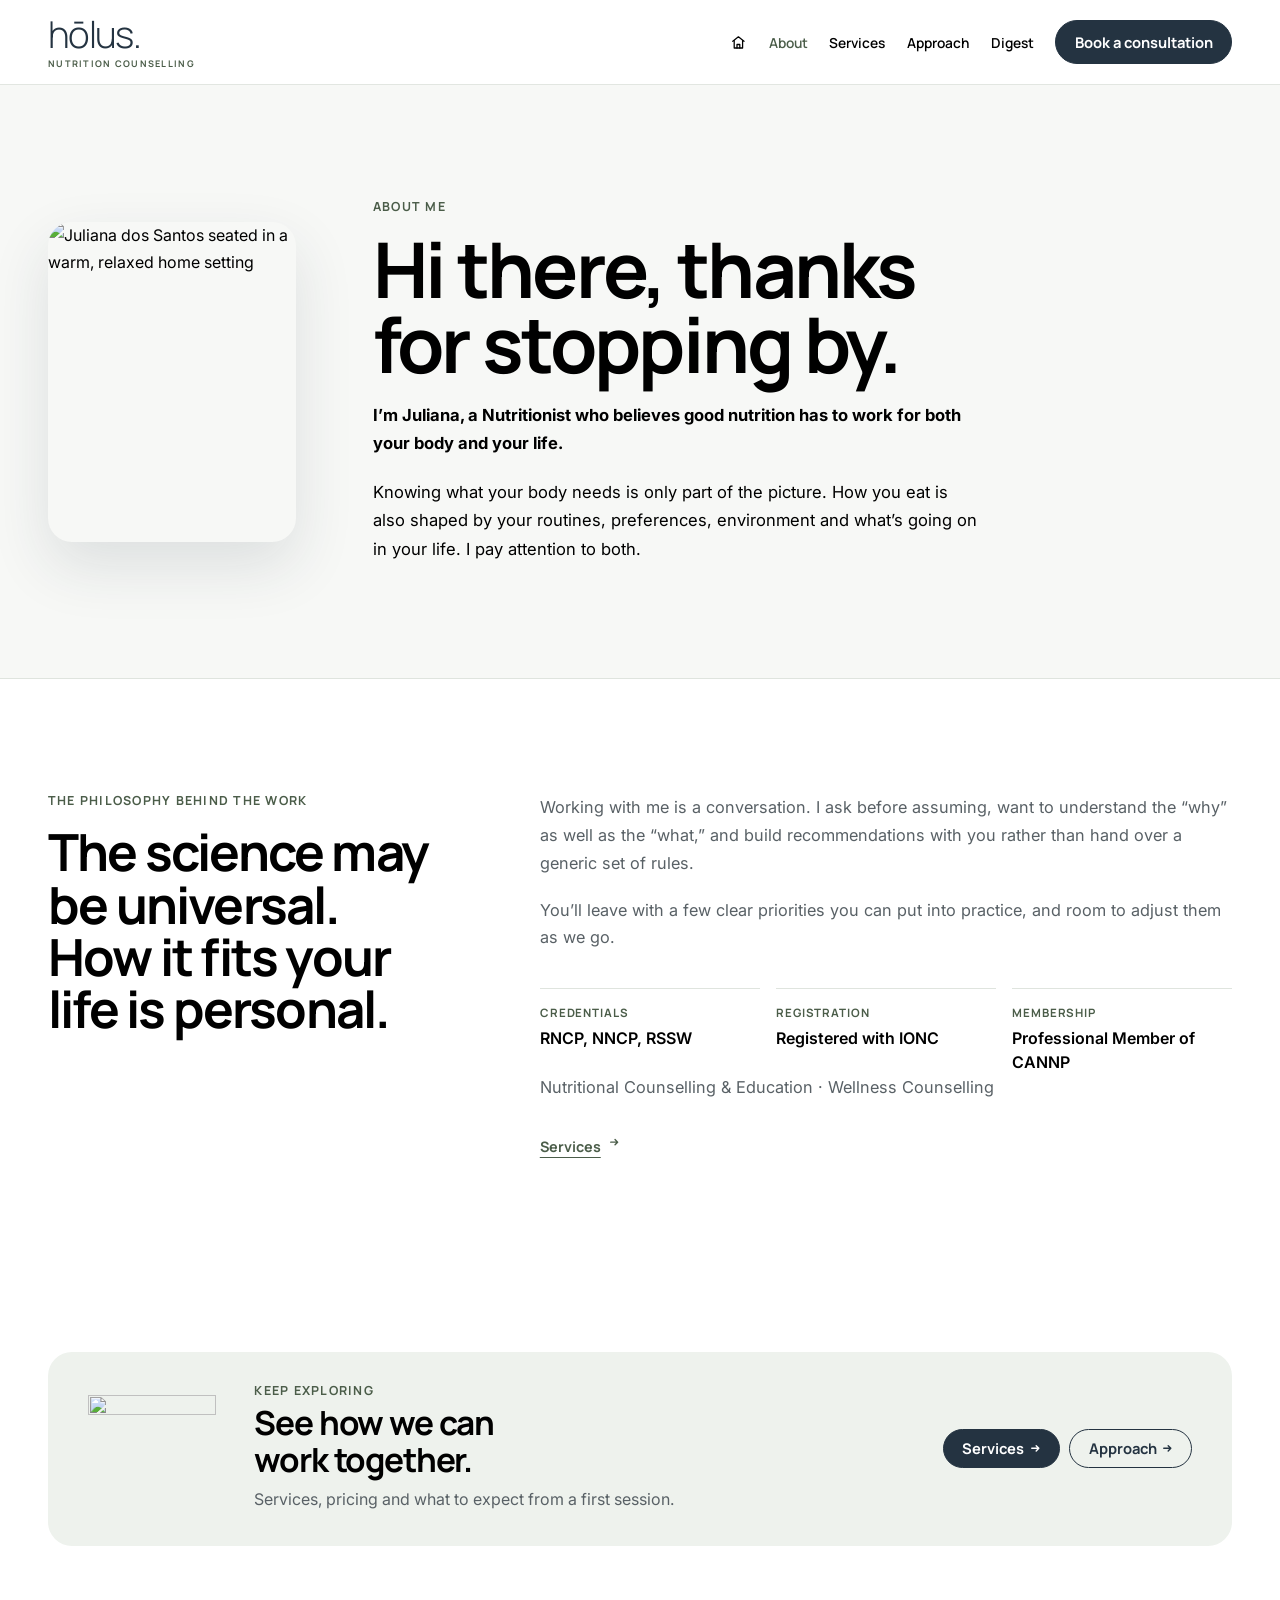
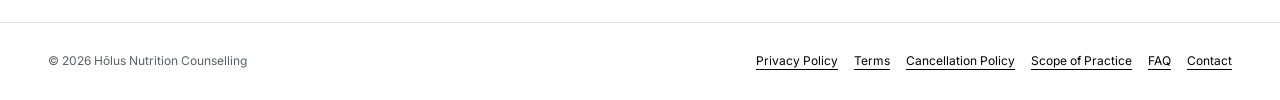
==== commit 564bce83: "Add files via upload" ====
--- a/about/index.html
+++ b/about/index.html
@@ -1,5 +1,5 @@
 <!doctype html>
-<html lang="en-CA"><head><meta charset="utf-8"><meta name="viewport" content="width=device-width, initial-scale=1"><title>About | hōlus.</title><meta name="description" content="Meet Juliana dos Santos, RNCP, NNCP, RSSW, the Nutritionist behind Hōlus Nutrition Counselling in Ottawa."><link rel="canonical" href="https://holus.ca/about/"><meta property="og:type" content="profile"><meta property="og:title" content="About Juliana dos Santos | Hōlus Nutrition Counselling"><meta property="og:description" content="Good nutrition has to work for both your body and your life."><meta property="og:url" content="https://holus.ca/about/"><meta name="twitter:card" content="summary_large_image"><link rel="icon" href="../favicon.svg" sizes="any"><link rel="icon" href="../favicon.svg" type="image/svg+xml"><link rel="apple-touch-icon" href="../apple-touch-icon.png"><link rel="manifest" href="../site.webmanifest"><meta name="theme-color" content="#243341"><meta property="og:image" content="https://jusandberg.github.io/holus-nutrition/assets/holus-share.png"><meta property="og:image:width" content="1200"><meta property="og:image:height" content="630"><meta property="og:image:alt" content="hōlus. Nutrition Counselling: Nutrition in context."><link rel="preconnect" href="https://fonts.googleapis.com"><link rel="preconnect" href="https://fonts.gstatic.com" crossorigin=""><link href="https://fonts.googleapis.com/css2?family=Inter:wght@400;500;600&amp;family=Manrope:wght@300;600;700;800&amp;display=swap" rel="stylesheet"><link rel="stylesheet" href="../styles.css?v=25"><script src="../brand-config.js?v=4" defer=""></script><script src="../script.js?v=16" defer=""></script><style>
+<html lang="en-CA"><head><meta charset="utf-8"><meta name="viewport" content="width=device-width, initial-scale=1"><title>About | hōlus.</title><meta name="description" content="Meet Juliana dos Santos, RNCP, NNCP, RSSW, the Nutritionist behind Hōlus Nutrition Counselling and its practical, personalized approach to nutritional counselling."><link rel="canonical" href="https://holus.ca/about/"><meta property="og:type" content="profile"><meta property="og:title" content="About Juliana dos Santos | Hōlus Nutrition Counselling"><meta property="og:description" content="Good nutrition has to work for both your body and your life."><meta property="og:url" content="https://holus.ca/about/"><meta name="twitter:card" content="summary_large_image"><link rel="icon" href="../favicon.svg" sizes="any"><link rel="icon" href="../favicon.svg" type="image/svg+xml"><link rel="apple-touch-icon" href="../apple-touch-icon.png"><link rel="manifest" href="../site.webmanifest"><meta name="theme-color" content="#243341"><meta property="og:image" content="https://jusandberg.github.io/holus-nutrition/assets/holus-share.png"><meta property="og:image:width" content="1200"><meta property="og:image:height" content="630"><meta property="og:image:alt" content="hōlus. Nutrition Counselling: Nutrition in context."><link rel="preconnect" href="https://fonts.googleapis.com"><link rel="preconnect" href="https://fonts.gstatic.com" crossorigin=""><link href="https://fonts.googleapis.com/css2?family=Inter:wght@400;500;600&amp;family=Manrope:wght@300;600;700;800&amp;display=swap" rel="stylesheet"><link rel="stylesheet" href="../styles.css?v=25"><script src="../brand-config.js?v=4" defer=""></script><script src="../script.js?v=16" defer=""></script><style>
         .brand { gap: 0 !important; }
         .brand-lockup { display: grid; line-height: 1; }
         .brand-wordmark { display: inline-flex; align-items: baseline; color: var(--ink); font: 300 2.3125rem/1 Manrope, sans-serif; letter-spacing: -.045em; white-space: nowrap; }
@@ -91,7 +91,7 @@
       <span class="brand-descriptor">Nutrition Counselling</span>
     </span></a><button class="menu-toggle" type="button" aria-expanded="false" aria-controls="site-nav"><span class="sr-only">Toggle menu</span><span></span><span></span></button><nav id="site-nav" class="site-nav" aria-label="Primary navigation"><a href="/about/" aria-current="page">About</a><a href="/nutritional-counselling/">Services</a><a href="/nutrition-behaviour-change/">Approach</a><a href="/digest/">Digest</a><a class="button button-small" href="mailto:hello@holus.ca?subject=Consultation%20booking">Book a consultation</a></nav></div></header>
 <main id="main"><section class="page-hero"><div class="section-shell about-grid"><figure class="food-figure reveal"><img src="../assets/juliana-about.png" alt="Juliana dos Santos seated in a warm, relaxed home setting" width="1024" height="1536"></figure><div class="about-copy reveal"><p class="eyebrow">About me</p><h1 style="max-width:12ch;font-size:clamp(3rem,6vw,5.7rem)">Hi there, thanks for stopping by.</h1><p class="about-lead"><strong>I’m Juliana, a Nutritionist who believes good nutrition has to work for both your body and your life.</strong></p><p>Knowing what your body needs is only part of the picture. How you eat is also shaped by your routines, preferences, environment and what’s going on in your life. I pay attention to both.</p></div></div></section>
-<section class="section-pad"><div class="section-shell content-grid"><header><p class="eyebrow">The philosophy behind the work</p><h2>The science is the same for everyone. How it fits your life isn’t.</h2></header><div class="prose reveal"><p>Working with me is a conversation. I ask before assuming, want to understand the “why” as well as the “what,” and build recommendations with you rather than hand over a generic set of rules.</p><p>You’ll leave with a few clear priorities you can put into practice, and room to adjust them as we go.</p><dl class="credentials"><div><dt>Credentials</dt><dd>RNCP, NNCP, RSSW</dd></div><div><dt>Registration</dt><dd>Registered with IONC</dd></div><div><dt>Membership</dt><dd>Professional Member of CANNP</dd></div></dl><p>Nutritional Counselling &amp; Education · Wellness Counselling</p><a class="link-arrow" href="/nutritional-counselling/">Services<svg class="arr arr-right" viewBox="0 0 12 12" aria-hidden="true"><path d="M2 6h8M7 3l3 3-3 3"></path></svg></a></div></div></section>
+<section class="section-pad"><div class="section-shell content-grid"><header><p class="eyebrow">The philosophy behind the work</p><h2>The science may be universal. How it fits your life is personal.</h2></header><div class="prose reveal"><p>Working with me is a conversation. I ask before assuming, want to understand the “why” as well as the “what,” and build recommendations with you rather than hand over a generic set of rules.</p><p>You’ll leave with a few clear priorities you can put into practice, and room to adjust them as we go.</p><dl class="credentials"><div><dt>Credentials</dt><dd>RNCP, NNCP, RSSW</dd></div><div><dt>Registration</dt><dd>Registered with IONC</dd></div><div><dt>Membership</dt><dd>Professional Member of CANNP</dd></div></dl><p>Nutritional Counselling &amp; Education · Wellness Counselling</p><a class="link-arrow" href="/nutritional-counselling/">Services<svg class="arr arr-right" viewBox="0 0 12 12" aria-hidden="true"><path d="M2 6h8M7 3l3 3-3 3"></path></svg></a></div></div></section>
 <section class="next-step" aria-label="Next step"><div class="section-shell"><div class="next-card"><figure class="next-art"><img src="../assets/food-peas.svg" alt="" width="240" height="200"></figure><div class="next-copy"><p class="eyebrow">Keep exploring</p><h2>See how we can work together.</h2><p>Services, pricing and what to expect from a first session.</p></div><div class="next-chips"><a class="chip-link chip-primary" href="/nutritional-counselling/">Services<svg class="arr arr-right" viewBox="0 0 12 12" aria-hidden="true"><path d="M2 6h8M7 3l3 3-3 3"></path></svg></a><a class="chip-link" href="/nutrition-behaviour-change/">Approach<svg class="arr arr-right" viewBox="0 0 12 12" aria-hidden="true"><path d="M2 6h8M7 3l3 3-3 3"></path></svg></a></div></div></div></section></main>
 <footer class="site-footer"><div class="section-shell footer-inner"><div><p>© <span id="year"></span> Hōlus Nutrition Counselling</p></div><nav class="footer-links" aria-label="Practice information"><a href="/practice-policies.html#privacy">Privacy Policy</a><a href="/practice-policies.html#terms">Terms</a><a href="/practice-policies.html#cancellation">Cancellation Policy</a><a href="/practice-policies.html#scope">Scope of Practice</a><a href="/faq/">FAQ</a><a href="mailto:hello@holus.ca">Contact</a></nav></div></footer>
 </body></html>
--- a/styles.css
+++ b/styles.css
@@ -823,3 +823,24 @@
 .get-card ul { margin: .4rem 0 0; padding-left: 1.1rem; color: var(--muted); display: flex; flex-direction: column; gap: .25rem; }
 .get-note { margin: clamp(1.5rem, 3vw, 2.2rem) 0 0; font-size: .85rem; color: var(--muted); }
 @media (max-width: 900px) { .get-heading { grid-template-columns: 1fr; gap: .75rem; } .get-grid { grid-template-columns: 1fr; max-width: 34rem; } }
+
+/* Services: what you get, collapsible inside each card */
+.services .price-card { grid-template-areas: "dur desc price" "name desc price" "get get get"; }
+.pc-get { grid-area: get; margin-top: 1.2rem; }
+.pc-get summary { display: inline-flex; align-items: center; gap: .4rem; cursor: pointer; list-style: none; color: var(--sage-light); font: 700 .78rem Manrope, sans-serif; letter-spacing: .08em; text-transform: uppercase; padding: .35rem 0; }
+.pc-get summary::-webkit-details-marker { display: none; }
+.pc-get summary:hover { color: #fff; }
+.pc-chev { width: .8rem; height: .8rem; fill: none; stroke: currentColor; stroke-width: 1.8; stroke-linecap: round; stroke-linejoin: round; transition: transform .25s ease; }
+.pc-get[open] .pc-chev { transform: rotate(180deg); }
+.pc-get-body { display: grid; grid-template-columns: minmax(0, 18rem) minmax(0, 1fr); gap: clamp(1.25rem, 3vw, 2.5rem); align-items: start; margin-top: 1rem; padding: 1.25rem; border-radius: 1rem; background: rgba(255,255,255,.06); }
+.pc-shot { position: relative; display: block; overflow: hidden; border-radius: .75rem; background: var(--mist); padding: .8rem .8rem 0; }
+.pc-shot img { display: block; width: 100%; height: auto; border-radius: .3rem .3rem 0 0; }
+.pc-get-copy h4 { margin: 0 0 .5rem; color: #fff; font: 700 1.15rem Manrope, sans-serif; }
+.pc-get-copy ul { margin: 0; padding-left: 1.1rem; color: rgba(255,255,255,.78); display: flex; flex-direction: column; gap: .3rem; font-size: .95rem; }
+.pc-plus { margin: .8rem 0 0; color: var(--sage-light); font-size: .9rem; }
+.pc-note { margin: .9rem 0 0; color: rgba(255,255,255,.55); font-size: .8rem; }
+@media (max-width: 900px) {
+  .services .price-card { grid-template-areas: "dur" "name" "desc" "price" "get"; }
+  .pc-get-body { grid-template-columns: 1fr; }
+  .pc-shot { max-width: 22rem; }
+}
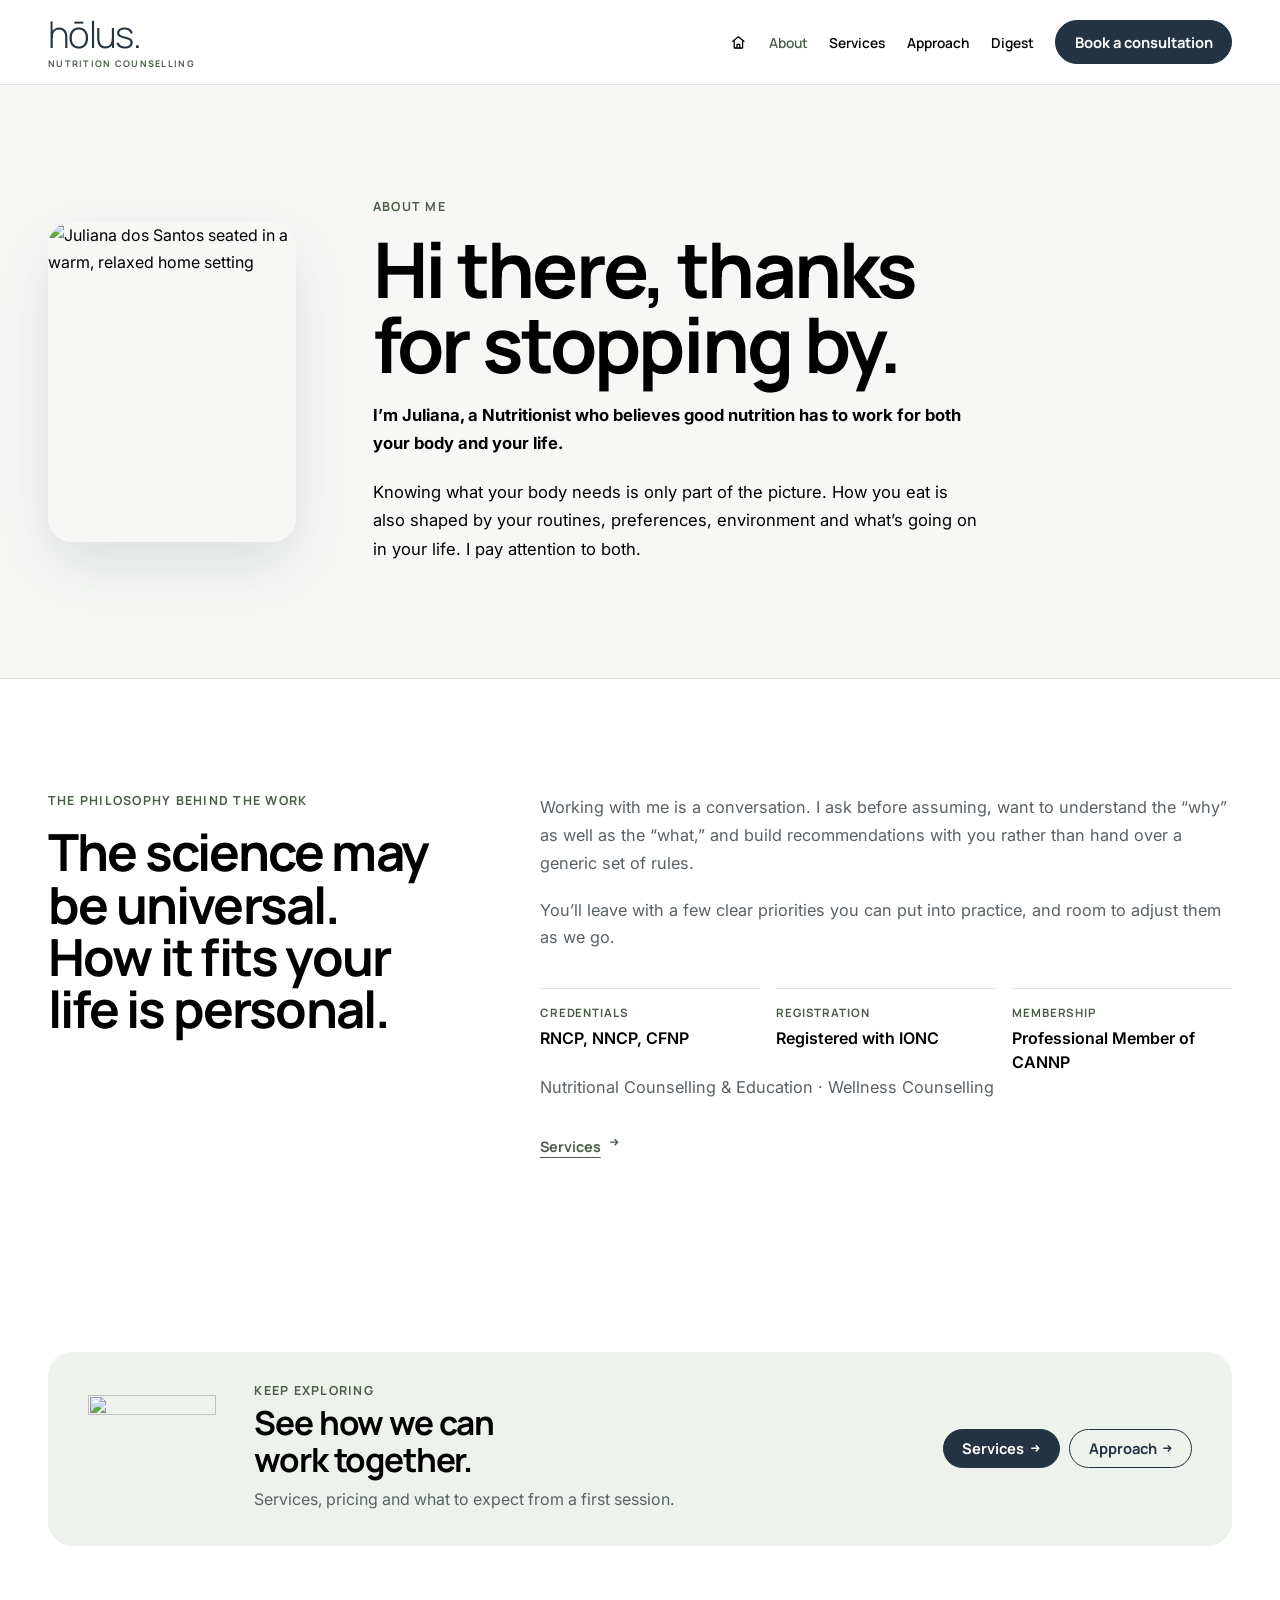
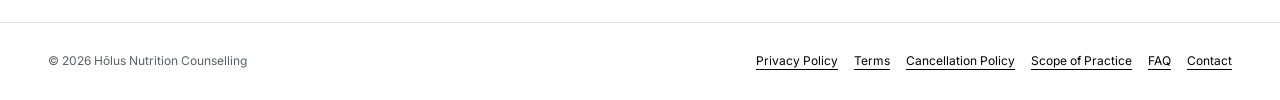
==== commit 4a52e505: "Add files via upload" ====
--- a/about/index.html
+++ b/about/index.html
@@ -1,5 +1,5 @@
 <!doctype html>
-<html lang="en-CA"><head><meta charset="utf-8"><meta name="viewport" content="width=device-width, initial-scale=1"><title>About | hōlus.</title><meta name="description" content="Meet Juliana dos Santos, RNCP, NNCP, RSSW, the Nutritionist behind Hōlus Nutrition Counselling and its practical, personalized approach to nutritional counselling."><link rel="canonical" href="https://holus.ca/about/"><meta property="og:type" content="profile"><meta property="og:title" content="About Juliana dos Santos | Hōlus Nutrition Counselling"><meta property="og:description" content="Good nutrition has to work for both your body and your life."><meta property="og:url" content="https://holus.ca/about/"><meta name="twitter:card" content="summary_large_image"><link rel="icon" href="../favicon.svg" sizes="any"><link rel="icon" href="../favicon.svg" type="image/svg+xml"><link rel="apple-touch-icon" href="../apple-touch-icon.png"><link rel="manifest" href="../site.webmanifest"><meta name="theme-color" content="#243341"><meta property="og:image" content="https://jusandberg.github.io/holus-nutrition/assets/holus-share.png"><meta property="og:image:width" content="1200"><meta property="og:image:height" content="630"><meta property="og:image:alt" content="hōlus. Nutrition Counselling: Nutrition in context."><link rel="preconnect" href="https://fonts.googleapis.com"><link rel="preconnect" href="https://fonts.gstatic.com" crossorigin=""><link href="https://fonts.googleapis.com/css2?family=Inter:wght@400;500;600&amp;family=Manrope:wght@300;600;700;800&amp;display=swap" rel="stylesheet"><link rel="stylesheet" href="../styles.css?v=25"><script src="../brand-config.js?v=4" defer=""></script><script src="../script.js?v=16" defer=""></script><style>
+<html lang="en-CA"><head><meta charset="utf-8"><meta name="viewport" content="width=device-width, initial-scale=1"><title>About | hōlus.</title><meta name="description" content="Meet Juliana dos Santos, RNCP, NNCP, CFNP, the Nutritionist behind Hōlus Nutrition Counselling and its practical, personalized approach to nutritional counselling."><link rel="canonical" href="https://holus.ca/about/"><meta property="og:type" content="profile"><meta property="og:title" content="About Juliana dos Santos | Hōlus Nutrition Counselling"><meta property="og:description" content="Good nutrition has to work for both your body and your life."><meta property="og:url" content="https://holus.ca/about/"><meta name="twitter:card" content="summary_large_image"><link rel="icon" href="../favicon.svg" sizes="any"><link rel="icon" href="../favicon.svg" type="image/svg+xml"><link rel="apple-touch-icon" href="../apple-touch-icon.png"><link rel="manifest" href="../site.webmanifest"><meta name="theme-color" content="#243341"><meta property="og:image" content="https://jusandberg.github.io/holus-nutrition/assets/holus-share.png"><meta property="og:image:width" content="1200"><meta property="og:image:height" content="630"><meta property="og:image:alt" content="hōlus. Nutrition Counselling: Nutrition in context."><link rel="preconnect" href="https://fonts.googleapis.com"><link rel="preconnect" href="https://fonts.gstatic.com" crossorigin=""><link href="https://fonts.googleapis.com/css2?family=Inter:wght@400;500;600&amp;family=Manrope:wght@300;600;700;800&amp;display=swap" rel="stylesheet"><link rel="stylesheet" href="../styles.css?v=25"><script src="../brand-config.js?v=4" defer=""></script><script src="../script.js?v=16" defer=""></script><style>
         .brand { gap: 0 !important; }
         .brand-lockup { display: grid; line-height: 1; }
         .brand-wordmark { display: inline-flex; align-items: baseline; color: var(--ink); font: 300 2.3125rem/1 Manrope, sans-serif; letter-spacing: -.045em; white-space: nowrap; }
@@ -91,7 +91,7 @@
       <span class="brand-descriptor">Nutrition Counselling</span>
     </span></a><button class="menu-toggle" type="button" aria-expanded="false" aria-controls="site-nav"><span class="sr-only">Toggle menu</span><span></span><span></span></button><nav id="site-nav" class="site-nav" aria-label="Primary navigation"><a href="/about/" aria-current="page">About</a><a href="/nutritional-counselling/">Services</a><a href="/nutrition-behaviour-change/">Approach</a><a href="/digest/">Digest</a><a class="button button-small" href="mailto:hello@holus.ca?subject=Consultation%20booking">Book a consultation</a></nav></div></header>
 <main id="main"><section class="page-hero"><div class="section-shell about-grid"><figure class="food-figure reveal"><img src="../assets/juliana-about.png" alt="Juliana dos Santos seated in a warm, relaxed home setting" width="1024" height="1536"></figure><div class="about-copy reveal"><p class="eyebrow">About me</p><h1 style="max-width:12ch;font-size:clamp(3rem,6vw,5.7rem)">Hi there, thanks for stopping by.</h1><p class="about-lead"><strong>I’m Juliana, a Nutritionist who believes good nutrition has to work for both your body and your life.</strong></p><p>Knowing what your body needs is only part of the picture. How you eat is also shaped by your routines, preferences, environment and what’s going on in your life. I pay attention to both.</p></div></div></section>
-<section class="section-pad"><div class="section-shell content-grid"><header><p class="eyebrow">The philosophy behind the work</p><h2>The science may be universal. How it fits your life is personal.</h2></header><div class="prose reveal"><p>Working with me is a conversation. I ask before assuming, want to understand the “why” as well as the “what,” and build recommendations with you rather than hand over a generic set of rules.</p><p>You’ll leave with a few clear priorities you can put into practice, and room to adjust them as we go.</p><dl class="credentials"><div><dt>Credentials</dt><dd>RNCP, NNCP, RSSW</dd></div><div><dt>Registration</dt><dd>Registered with IONC</dd></div><div><dt>Membership</dt><dd>Professional Member of CANNP</dd></div></dl><p>Nutritional Counselling &amp; Education · Wellness Counselling</p><a class="link-arrow" href="/nutritional-counselling/">Services<svg class="arr arr-right" viewBox="0 0 12 12" aria-hidden="true"><path d="M2 6h8M7 3l3 3-3 3"></path></svg></a></div></div></section>
+<section class="section-pad"><div class="section-shell content-grid"><header><p class="eyebrow">The philosophy behind the work</p><h2>The science may be universal. How it fits your life is personal.</h2></header><div class="prose reveal"><p>Working with me is a conversation. I ask before assuming, want to understand the “why” as well as the “what,” and build recommendations with you rather than hand over a generic set of rules.</p><p>You’ll leave with a few clear priorities you can put into practice, and room to adjust them as we go.</p><dl class="credentials"><div><dt>Credentials</dt><dd>RNCP, NNCP, CFNP</dd></div><div><dt>Registration</dt><dd>Registered with IONC</dd></div><div><dt>Membership</dt><dd>Professional Member of CANNP</dd></div></dl><p>Nutritional Counselling &amp; Education · Wellness Counselling</p><a class="link-arrow" href="/nutritional-counselling/">Services<svg class="arr arr-right" viewBox="0 0 12 12" aria-hidden="true"><path d="M2 6h8M7 3l3 3-3 3"></path></svg></a></div></div></section>
 <section class="next-step" aria-label="Next step"><div class="section-shell"><div class="next-card"><figure class="next-art"><img src="../assets/food-peas.svg" alt="" width="240" height="200"></figure><div class="next-copy"><p class="eyebrow">Keep exploring</p><h2>See how we can work together.</h2><p>Services, pricing and what to expect from a first session.</p></div><div class="next-chips"><a class="chip-link chip-primary" href="/nutritional-counselling/">Services<svg class="arr arr-right" viewBox="0 0 12 12" aria-hidden="true"><path d="M2 6h8M7 3l3 3-3 3"></path></svg></a><a class="chip-link" href="/nutrition-behaviour-change/">Approach<svg class="arr arr-right" viewBox="0 0 12 12" aria-hidden="true"><path d="M2 6h8M7 3l3 3-3 3"></path></svg></a></div></div></div></section></main>
 <footer class="site-footer"><div class="section-shell footer-inner"><div><p>© <span id="year"></span> Hōlus Nutrition Counselling</p></div><nav class="footer-links" aria-label="Practice information"><a href="/practice-policies.html#privacy">Privacy Policy</a><a href="/practice-policies.html#terms">Terms</a><a href="/practice-policies.html#cancellation">Cancellation Policy</a><a href="/practice-policies.html#scope">Scope of Practice</a><a href="/faq/">FAQ</a><a href="mailto:hello@holus.ca">Contact</a></nav></div></footer>
 </body></html>
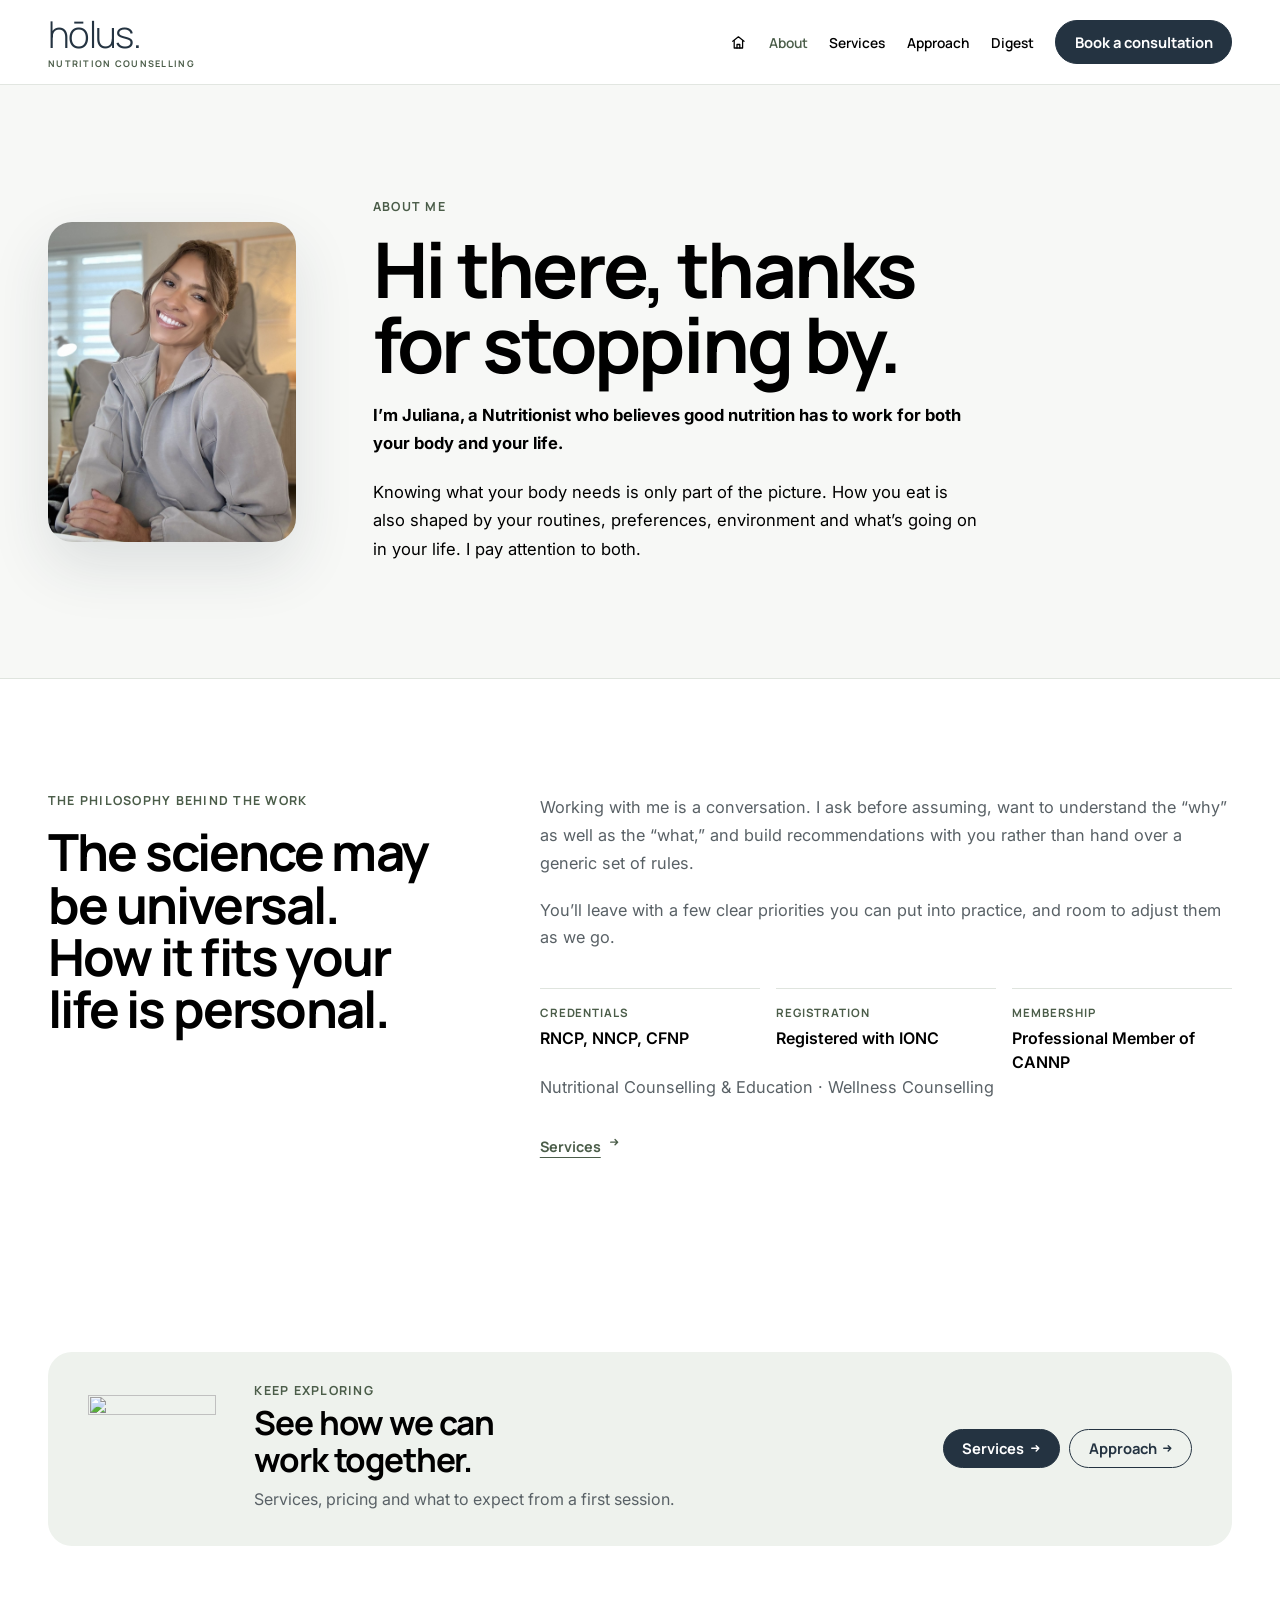
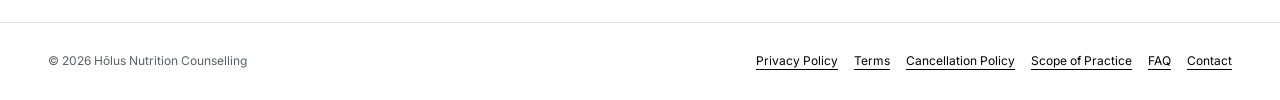
==== commit 46554115: "Add files via upload" ====
--- a/about/index.html
+++ b/about/index.html
@@ -90,7 +90,7 @@
       <span class="brand-wordmark" aria-label="hōlus.">hōlus.</span>
       <span class="brand-descriptor">Nutrition Counselling</span>
     </span></a><button class="menu-toggle" type="button" aria-expanded="false" aria-controls="site-nav"><span class="sr-only">Toggle menu</span><span></span><span></span></button><nav id="site-nav" class="site-nav" aria-label="Primary navigation"><a href="/about/" aria-current="page">About</a><a href="/nutritional-counselling/">Services</a><a href="/nutrition-behaviour-change/">Approach</a><a href="/digest/">Digest</a><a class="button button-small" href="mailto:hello@holus.ca?subject=Consultation%20booking">Book a consultation</a></nav></div></header>
-<main id="main"><section class="page-hero"><div class="section-shell about-grid"><figure class="food-figure reveal"><img src="../assets/juliana-about.png" alt="Juliana dos Santos seated in a warm, relaxed home setting" width="1024" height="1536"></figure><div class="about-copy reveal"><p class="eyebrow">About me</p><h1 style="max-width:12ch;font-size:clamp(3rem,6vw,5.7rem)">Hi there, thanks for stopping by.</h1><p class="about-lead"><strong>I’m Juliana, a Nutritionist who believes good nutrition has to work for both your body and your life.</strong></p><p>Knowing what your body needs is only part of the picture. How you eat is also shaped by your routines, preferences, environment and what’s going on in your life. I pay attention to both.</p></div></div></section>
+<main id="main"><section class="page-hero"><div class="section-shell about-grid"><figure class="food-figure reveal"><img src="../assets/juliana-about.jpg" alt="Juliana dos Santos smiling, seated in a warm, relaxed home setting" width="1200" height="1459"></figure><div class="about-copy reveal"><p class="eyebrow">About me</p><h1 style="max-width:12ch;font-size:clamp(3rem,6vw,5.7rem)">Hi there, thanks for stopping by.</h1><p class="about-lead"><strong>I’m Juliana, a Nutritionist who believes good nutrition has to work for both your body and your life.</strong></p><p>Knowing what your body needs is only part of the picture. How you eat is also shaped by your routines, preferences, environment and what’s going on in your life. I pay attention to both.</p></div></div></section>
 <section class="section-pad"><div class="section-shell content-grid"><header><p class="eyebrow">The philosophy behind the work</p><h2>The science may be universal. How it fits your life is personal.</h2></header><div class="prose reveal"><p>Working with me is a conversation. I ask before assuming, want to understand the “why” as well as the “what,” and build recommendations with you rather than hand over a generic set of rules.</p><p>You’ll leave with a few clear priorities you can put into practice, and room to adjust them as we go.</p><dl class="credentials"><div><dt>Credentials</dt><dd>RNCP, NNCP, CFNP</dd></div><div><dt>Registration</dt><dd>Registered with IONC</dd></div><div><dt>Membership</dt><dd>Professional Member of CANNP</dd></div></dl><p>Nutritional Counselling &amp; Education · Wellness Counselling</p><a class="link-arrow" href="/nutritional-counselling/">Services<svg class="arr arr-right" viewBox="0 0 12 12" aria-hidden="true"><path d="M2 6h8M7 3l3 3-3 3"></path></svg></a></div></div></section>
 <section class="next-step" aria-label="Next step"><div class="section-shell"><div class="next-card"><figure class="next-art"><img src="../assets/food-peas.svg" alt="" width="240" height="200"></figure><div class="next-copy"><p class="eyebrow">Keep exploring</p><h2>See how we can work together.</h2><p>Services, pricing and what to expect from a first session.</p></div><div class="next-chips"><a class="chip-link chip-primary" href="/nutritional-counselling/">Services<svg class="arr arr-right" viewBox="0 0 12 12" aria-hidden="true"><path d="M2 6h8M7 3l3 3-3 3"></path></svg></a><a class="chip-link" href="/nutrition-behaviour-change/">Approach<svg class="arr arr-right" viewBox="0 0 12 12" aria-hidden="true"><path d="M2 6h8M7 3l3 3-3 3"></path></svg></a></div></div></div></section></main>
 <footer class="site-footer"><div class="section-shell footer-inner"><div><p>© <span id="year"></span> Hōlus Nutrition Counselling</p></div><nav class="footer-links" aria-label="Practice information"><a href="/practice-policies.html#privacy">Privacy Policy</a><a href="/practice-policies.html#terms">Terms</a><a href="/practice-policies.html#cancellation">Cancellation Policy</a><a href="/practice-policies.html#scope">Scope of Practice</a><a href="/faq/">FAQ</a><a href="mailto:hello@holus.ca">Contact</a></nav></div></footer>
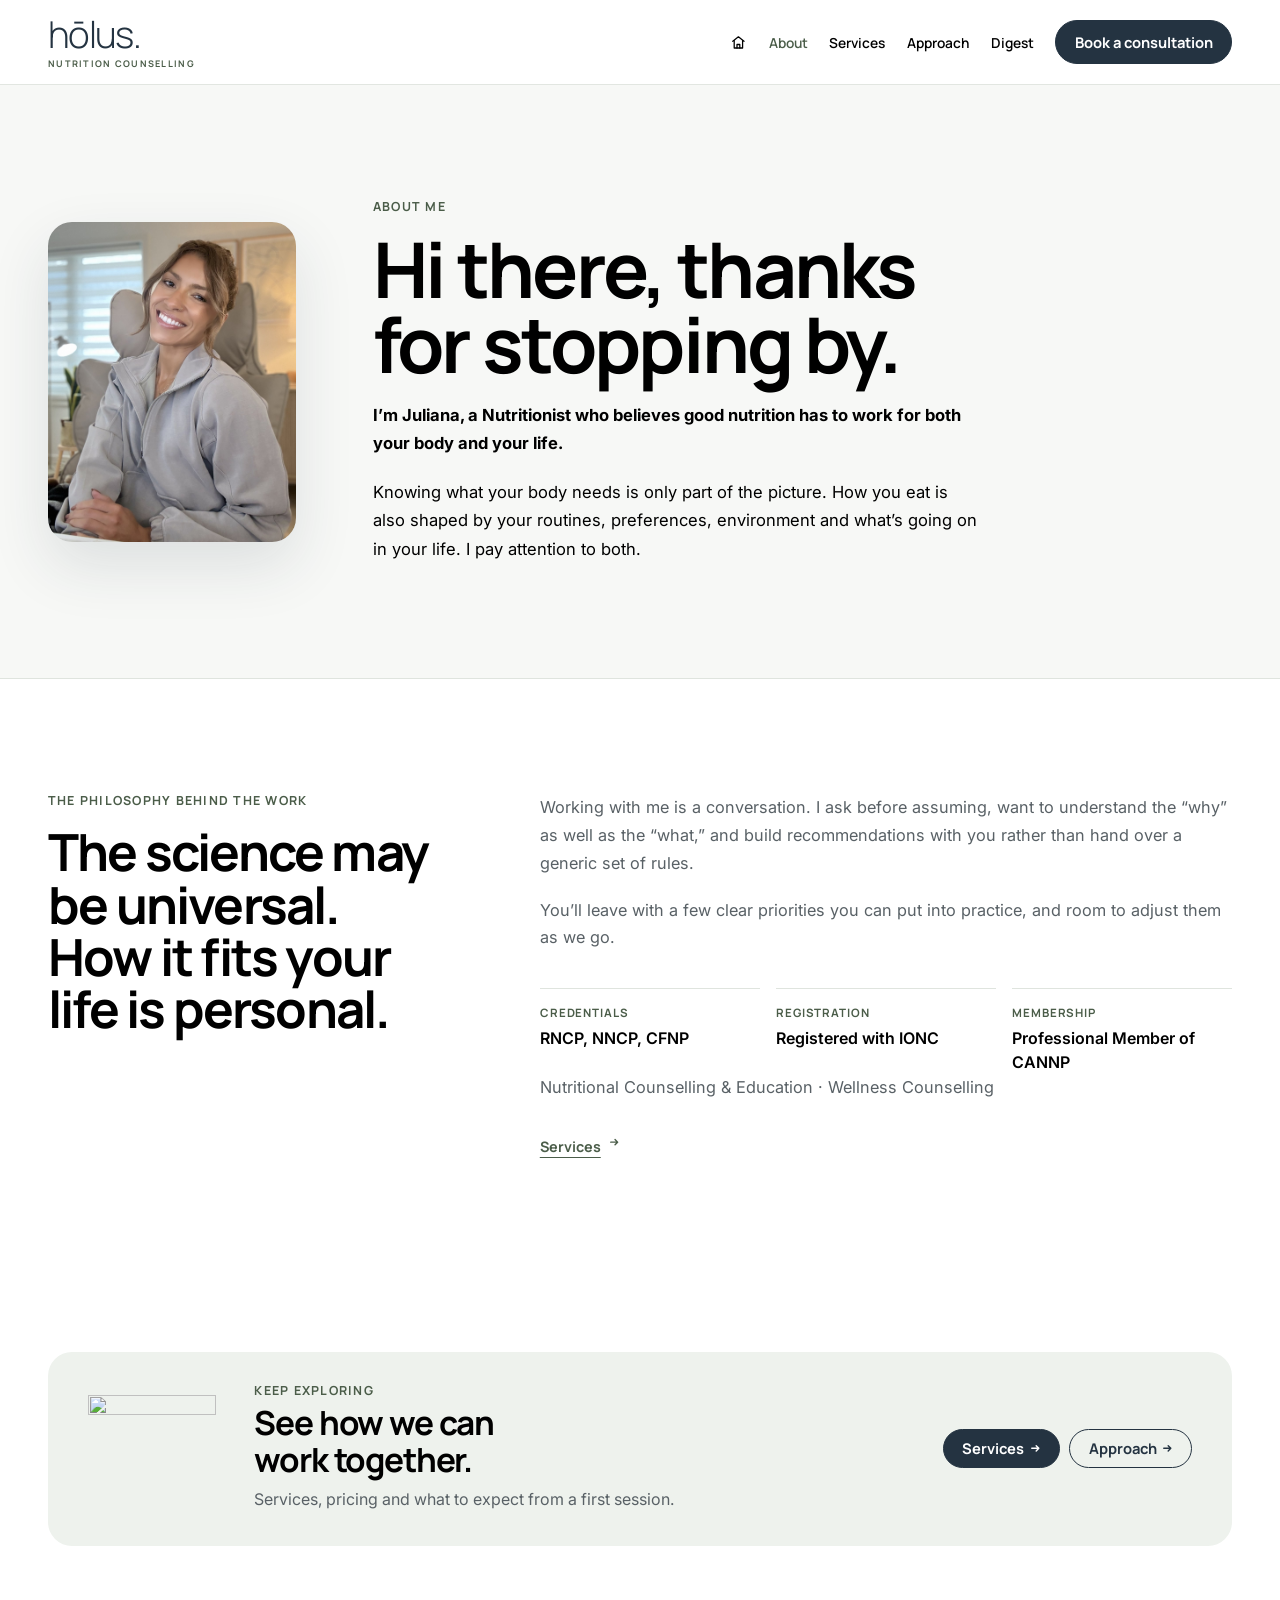
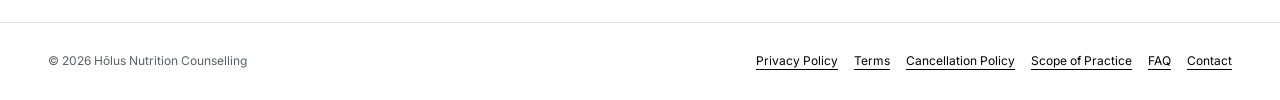
==== commit 68ec823b: "Add files via upload" ====
--- a/about/index.html
+++ b/about/index.html
@@ -90,7 +90,7 @@
       <span class="brand-wordmark" aria-label="hōlus.">hōlus.</span>
       <span class="brand-descriptor">Nutrition Counselling</span>
     </span></a><button class="menu-toggle" type="button" aria-expanded="false" aria-controls="site-nav"><span class="sr-only">Toggle menu</span><span></span><span></span></button><nav id="site-nav" class="site-nav" aria-label="Primary navigation"><a href="/about/" aria-current="page">About</a><a href="/nutritional-counselling/">Services</a><a href="/nutrition-behaviour-change/">Approach</a><a href="/digest/">Digest</a><a class="button button-small" href="mailto:hello@holus.ca?subject=Consultation%20booking">Book a consultation</a></nav></div></header>
-<main id="main"><section class="page-hero"><div class="section-shell about-grid"><figure class="food-figure reveal"><img src="../assets/juliana-about.jpg" alt="Juliana dos Santos smiling, seated in a warm, relaxed home setting" width="1200" height="1459"></figure><div class="about-copy reveal"><p class="eyebrow">About me</p><h1 style="max-width:12ch;font-size:clamp(3rem,6vw,5.7rem)">Hi there, thanks for stopping by.</h1><p class="about-lead"><strong>I’m Juliana, a Nutritionist who believes good nutrition has to work for both your body and your life.</strong></p><p>Knowing what your body needs is only part of the picture. How you eat is also shaped by your routines, preferences, environment and what’s going on in your life. I pay attention to both.</p></div></div></section>
+<main id="main"><section class="page-hero"><div class="section-shell about-grid"><figure class="food-figure reveal"><img src="../assets/juliana-about.jpg?v=2" alt="Juliana dos Santos smiling, seated in a warm, relaxed home setting" width="1200" height="1459"></figure><div class="about-copy reveal"><p class="eyebrow">About me</p><h1 style="max-width:12ch;font-size:clamp(3rem,6vw,5.7rem)">Hi there, thanks for stopping by.</h1><p class="about-lead"><strong>I’m Juliana, a Nutritionist who believes good nutrition has to work for both your body and your life.</strong></p><p>Knowing what your body needs is only part of the picture. How you eat is also shaped by your routines, preferences, environment and what’s going on in your life. I pay attention to both.</p></div></div></section>
 <section class="section-pad"><div class="section-shell content-grid"><header><p class="eyebrow">The philosophy behind the work</p><h2>The science may be universal. How it fits your life is personal.</h2></header><div class="prose reveal"><p>Working with me is a conversation. I ask before assuming, want to understand the “why” as well as the “what,” and build recommendations with you rather than hand over a generic set of rules.</p><p>You’ll leave with a few clear priorities you can put into practice, and room to adjust them as we go.</p><dl class="credentials"><div><dt>Credentials</dt><dd>RNCP, NNCP, CFNP</dd></div><div><dt>Registration</dt><dd>Registered with IONC</dd></div><div><dt>Membership</dt><dd>Professional Member of CANNP</dd></div></dl><p>Nutritional Counselling &amp; Education · Wellness Counselling</p><a class="link-arrow" href="/nutritional-counselling/">Services<svg class="arr arr-right" viewBox="0 0 12 12" aria-hidden="true"><path d="M2 6h8M7 3l3 3-3 3"></path></svg></a></div></div></section>
 <section class="next-step" aria-label="Next step"><div class="section-shell"><div class="next-card"><figure class="next-art"><img src="../assets/food-peas.svg" alt="" width="240" height="200"></figure><div class="next-copy"><p class="eyebrow">Keep exploring</p><h2>See how we can work together.</h2><p>Services, pricing and what to expect from a first session.</p></div><div class="next-chips"><a class="chip-link chip-primary" href="/nutritional-counselling/">Services<svg class="arr arr-right" viewBox="0 0 12 12" aria-hidden="true"><path d="M2 6h8M7 3l3 3-3 3"></path></svg></a><a class="chip-link" href="/nutrition-behaviour-change/">Approach<svg class="arr arr-right" viewBox="0 0 12 12" aria-hidden="true"><path d="M2 6h8M7 3l3 3-3 3"></path></svg></a></div></div></div></section></main>
 <footer class="site-footer"><div class="section-shell footer-inner"><div><p>© <span id="year"></span> Hōlus Nutrition Counselling</p></div><nav class="footer-links" aria-label="Practice information"><a href="/practice-policies.html#privacy">Privacy Policy</a><a href="/practice-policies.html#terms">Terms</a><a href="/practice-policies.html#cancellation">Cancellation Policy</a><a href="/practice-policies.html#scope">Scope of Practice</a><a href="/faq/">FAQ</a><a href="mailto:hello@holus.ca">Contact</a></nav></div></footer>
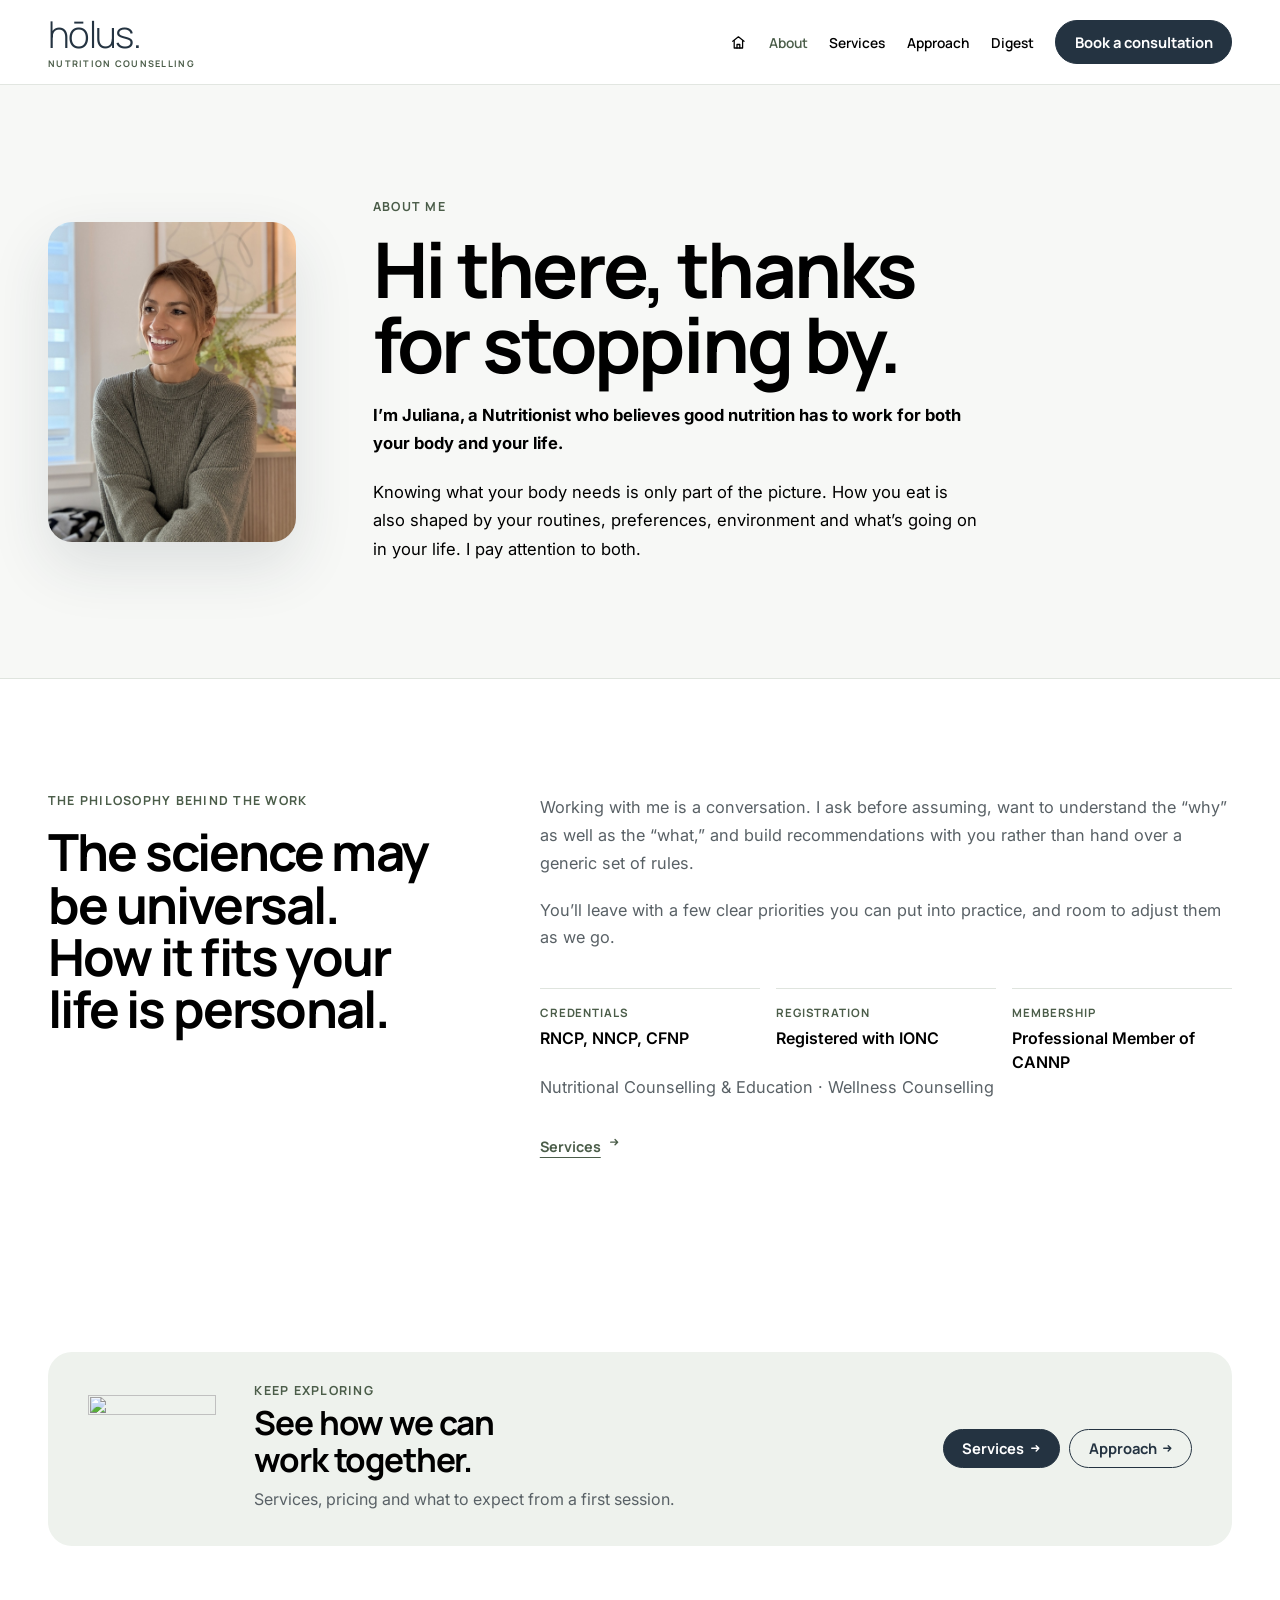
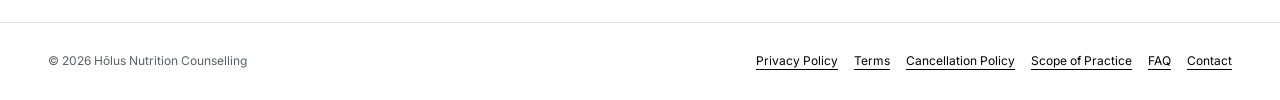
==== commit 83595a66: "Add files via upload" ====
--- a/about/index.html
+++ b/about/index.html
@@ -90,7 +90,7 @@
       <span class="brand-wordmark" aria-label="hōlus.">hōlus.</span>
       <span class="brand-descriptor">Nutrition Counselling</span>
     </span></a><button class="menu-toggle" type="button" aria-expanded="false" aria-controls="site-nav"><span class="sr-only">Toggle menu</span><span></span><span></span></button><nav id="site-nav" class="site-nav" aria-label="Primary navigation"><a href="/about/" aria-current="page">About</a><a href="/nutritional-counselling/">Services</a><a href="/nutrition-behaviour-change/">Approach</a><a href="/digest/">Digest</a><a class="button button-small" href="mailto:hello@holus.ca?subject=Consultation%20booking">Book a consultation</a></nav></div></header>
-<main id="main"><section class="page-hero"><div class="section-shell about-grid"><figure class="food-figure reveal"><img src="../assets/juliana-about.jpg?v=2" alt="Juliana dos Santos smiling, seated in a warm, relaxed home setting" width="1200" height="1459"></figure><div class="about-copy reveal"><p class="eyebrow">About me</p><h1 style="max-width:12ch;font-size:clamp(3rem,6vw,5.7rem)">Hi there, thanks for stopping by.</h1><p class="about-lead"><strong>I’m Juliana, a Nutritionist who believes good nutrition has to work for both your body and your life.</strong></p><p>Knowing what your body needs is only part of the picture. How you eat is also shaped by your routines, preferences, environment and what’s going on in your life. I pay attention to both.</p></div></div></section>
+<main id="main"><section class="page-hero"><div class="section-shell about-grid"><figure class="food-figure reveal"><img src="../assets/juliana-about.jpg?v=3" alt="Juliana dos Santos smiling, seated in a warm, relaxed home setting" width="1200" height="1459"></figure><div class="about-copy reveal"><p class="eyebrow">About me</p><h1 style="max-width:12ch;font-size:clamp(3rem,6vw,5.7rem)">Hi there, thanks for stopping by.</h1><p class="about-lead"><strong>I’m Juliana, a Nutritionist who believes good nutrition has to work for both your body and your life.</strong></p><p>Knowing what your body needs is only part of the picture. How you eat is also shaped by your routines, preferences, environment and what’s going on in your life. I pay attention to both.</p></div></div></section>
 <section class="section-pad"><div class="section-shell content-grid"><header><p class="eyebrow">The philosophy behind the work</p><h2>The science may be universal. How it fits your life is personal.</h2></header><div class="prose reveal"><p>Working with me is a conversation. I ask before assuming, want to understand the “why” as well as the “what,” and build recommendations with you rather than hand over a generic set of rules.</p><p>You’ll leave with a few clear priorities you can put into practice, and room to adjust them as we go.</p><dl class="credentials"><div><dt>Credentials</dt><dd>RNCP, NNCP, CFNP</dd></div><div><dt>Registration</dt><dd>Registered with IONC</dd></div><div><dt>Membership</dt><dd>Professional Member of CANNP</dd></div></dl><p>Nutritional Counselling &amp; Education · Wellness Counselling</p><a class="link-arrow" href="/nutritional-counselling/">Services<svg class="arr arr-right" viewBox="0 0 12 12" aria-hidden="true"><path d="M2 6h8M7 3l3 3-3 3"></path></svg></a></div></div></section>
 <section class="next-step" aria-label="Next step"><div class="section-shell"><div class="next-card"><figure class="next-art"><img src="../assets/food-peas.svg" alt="" width="240" height="200"></figure><div class="next-copy"><p class="eyebrow">Keep exploring</p><h2>See how we can work together.</h2><p>Services, pricing and what to expect from a first session.</p></div><div class="next-chips"><a class="chip-link chip-primary" href="/nutritional-counselling/">Services<svg class="arr arr-right" viewBox="0 0 12 12" aria-hidden="true"><path d="M2 6h8M7 3l3 3-3 3"></path></svg></a><a class="chip-link" href="/nutrition-behaviour-change/">Approach<svg class="arr arr-right" viewBox="0 0 12 12" aria-hidden="true"><path d="M2 6h8M7 3l3 3-3 3"></path></svg></a></div></div></div></section></main>
 <footer class="site-footer"><div class="section-shell footer-inner"><div><p>© <span id="year"></span> Hōlus Nutrition Counselling</p></div><nav class="footer-links" aria-label="Practice information"><a href="/practice-policies.html#privacy">Privacy Policy</a><a href="/practice-policies.html#terms">Terms</a><a href="/practice-policies.html#cancellation">Cancellation Policy</a><a href="/practice-policies.html#scope">Scope of Practice</a><a href="/faq/">FAQ</a><a href="mailto:hello@holus.ca">Contact</a></nav></div></footer>
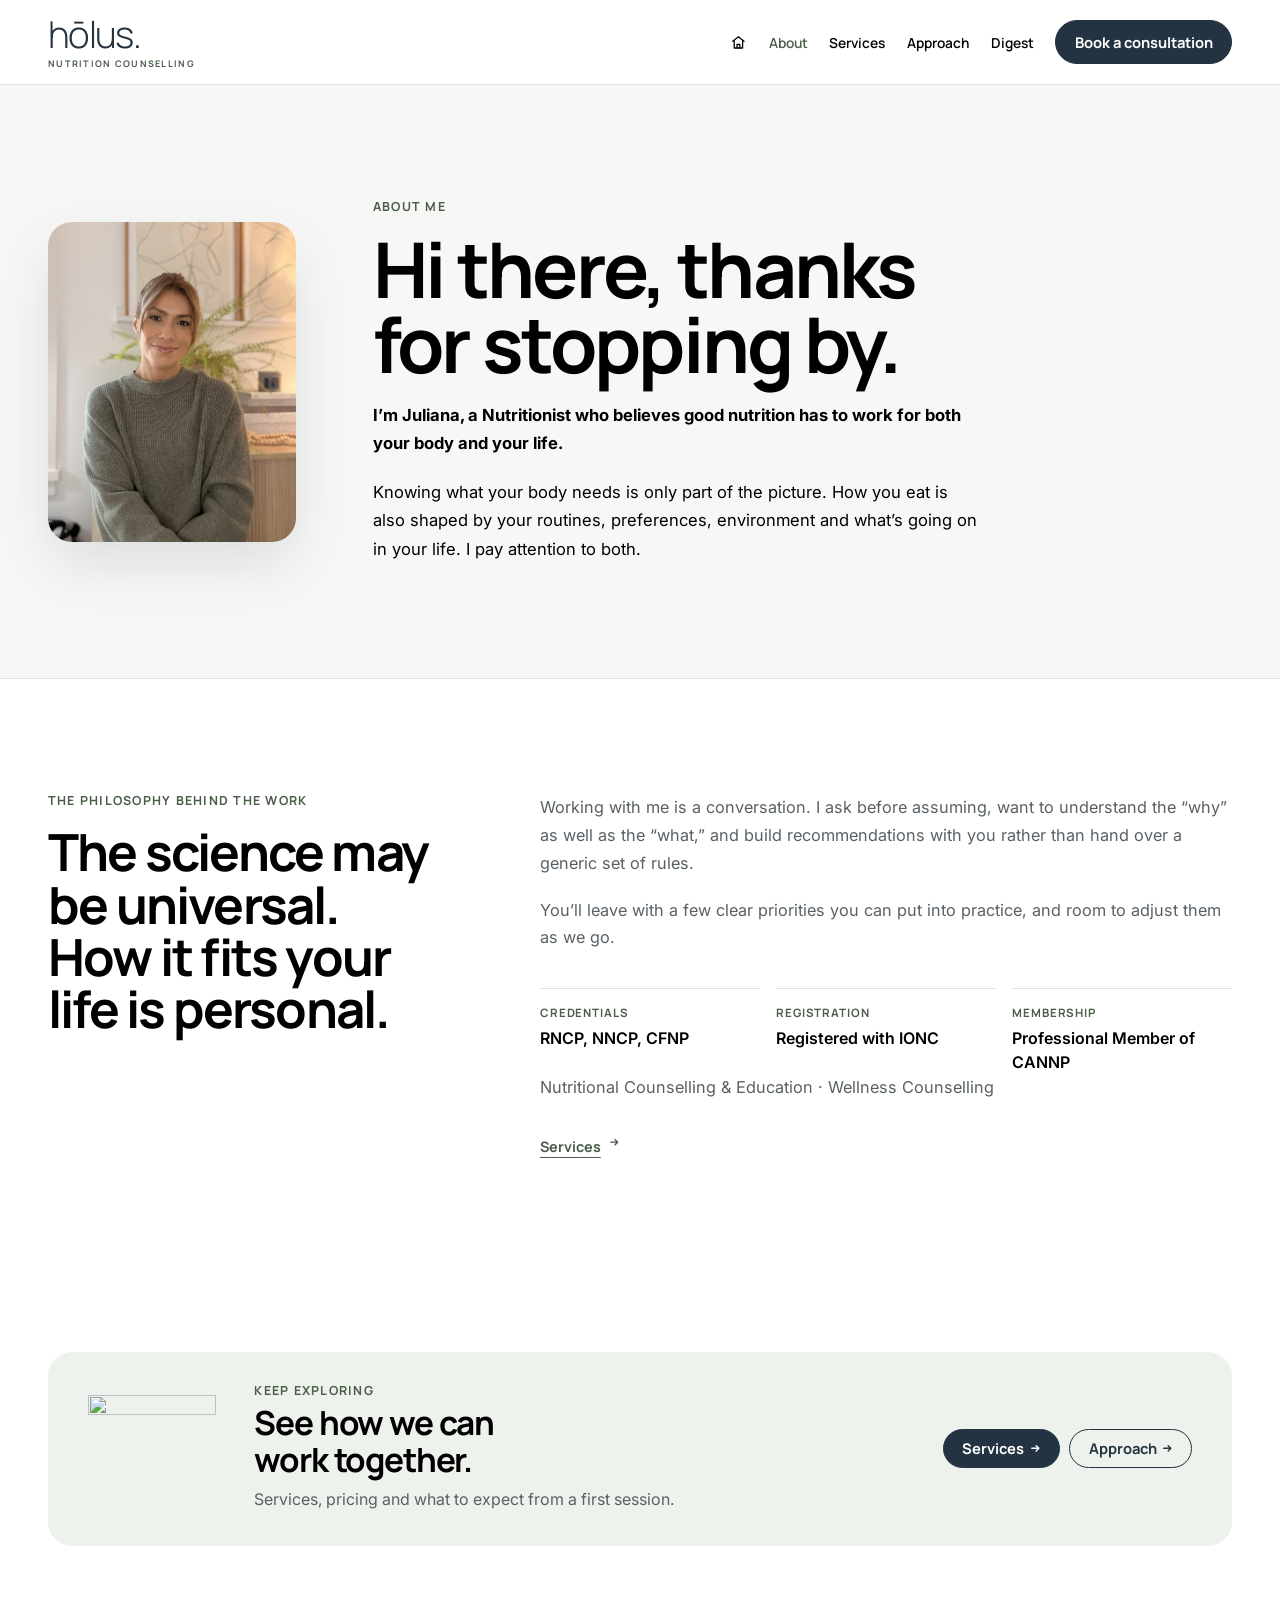
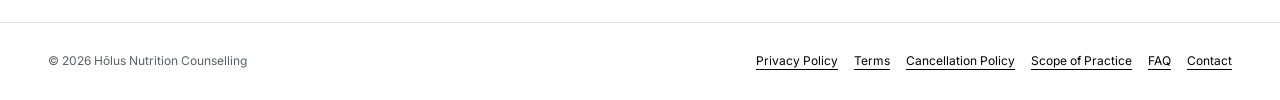
==== commit 2fd30805: "Add files via upload" ====
--- a/about/index.html
+++ b/about/index.html
@@ -90,7 +90,7 @@
       <span class="brand-wordmark" aria-label="hōlus.">hōlus.</span>
       <span class="brand-descriptor">Nutrition Counselling</span>
     </span></a><button class="menu-toggle" type="button" aria-expanded="false" aria-controls="site-nav"><span class="sr-only">Toggle menu</span><span></span><span></span></button><nav id="site-nav" class="site-nav" aria-label="Primary navigation"><a href="/about/" aria-current="page">About</a><a href="/nutritional-counselling/">Services</a><a href="/nutrition-behaviour-change/">Approach</a><a href="/digest/">Digest</a><a class="button button-small" href="mailto:hello@holus.ca?subject=Consultation%20booking">Book a consultation</a></nav></div></header>
-<main id="main"><section class="page-hero"><div class="section-shell about-grid"><figure class="food-figure reveal"><img src="../assets/juliana-about.jpg?v=3" alt="Juliana dos Santos smiling, seated in a warm, relaxed home setting" width="1200" height="1459"></figure><div class="about-copy reveal"><p class="eyebrow">About me</p><h1 style="max-width:12ch;font-size:clamp(3rem,6vw,5.7rem)">Hi there, thanks for stopping by.</h1><p class="about-lead"><strong>I’m Juliana, a Nutritionist who believes good nutrition has to work for both your body and your life.</strong></p><p>Knowing what your body needs is only part of the picture. How you eat is also shaped by your routines, preferences, environment and what’s going on in your life. I pay attention to both.</p></div></div></section>
+<main id="main"><section class="page-hero"><div class="section-shell about-grid"><figure class="food-figure reveal"><img src="../assets/juliana-about.jpg?v=4" alt="Juliana dos Santos smiling, seated in a warm, relaxed home setting" width="1200" height="1459"></figure><div class="about-copy reveal"><p class="eyebrow">About me</p><h1 style="max-width:12ch;font-size:clamp(3rem,6vw,5.7rem)">Hi there, thanks for stopping by.</h1><p class="about-lead"><strong>I’m Juliana, a Nutritionist who believes good nutrition has to work for both your body and your life.</strong></p><p>Knowing what your body needs is only part of the picture. How you eat is also shaped by your routines, preferences, environment and what’s going on in your life. I pay attention to both.</p></div></div></section>
 <section class="section-pad"><div class="section-shell content-grid"><header><p class="eyebrow">The philosophy behind the work</p><h2>The science may be universal. How it fits your life is personal.</h2></header><div class="prose reveal"><p>Working with me is a conversation. I ask before assuming, want to understand the “why” as well as the “what,” and build recommendations with you rather than hand over a generic set of rules.</p><p>You’ll leave with a few clear priorities you can put into practice, and room to adjust them as we go.</p><dl class="credentials"><div><dt>Credentials</dt><dd>RNCP, NNCP, CFNP</dd></div><div><dt>Registration</dt><dd>Registered with IONC</dd></div><div><dt>Membership</dt><dd>Professional Member of CANNP</dd></div></dl><p>Nutritional Counselling &amp; Education · Wellness Counselling</p><a class="link-arrow" href="/nutritional-counselling/">Services<svg class="arr arr-right" viewBox="0 0 12 12" aria-hidden="true"><path d="M2 6h8M7 3l3 3-3 3"></path></svg></a></div></div></section>
 <section class="next-step" aria-label="Next step"><div class="section-shell"><div class="next-card"><figure class="next-art"><img src="../assets/food-peas.svg" alt="" width="240" height="200"></figure><div class="next-copy"><p class="eyebrow">Keep exploring</p><h2>See how we can work together.</h2><p>Services, pricing and what to expect from a first session.</p></div><div class="next-chips"><a class="chip-link chip-primary" href="/nutritional-counselling/">Services<svg class="arr arr-right" viewBox="0 0 12 12" aria-hidden="true"><path d="M2 6h8M7 3l3 3-3 3"></path></svg></a><a class="chip-link" href="/nutrition-behaviour-change/">Approach<svg class="arr arr-right" viewBox="0 0 12 12" aria-hidden="true"><path d="M2 6h8M7 3l3 3-3 3"></path></svg></a></div></div></div></section></main>
 <footer class="site-footer"><div class="section-shell footer-inner"><div><p>© <span id="year"></span> Hōlus Nutrition Counselling</p></div><nav class="footer-links" aria-label="Practice information"><a href="/practice-policies.html#privacy">Privacy Policy</a><a href="/practice-policies.html#terms">Terms</a><a href="/practice-policies.html#cancellation">Cancellation Policy</a><a href="/practice-policies.html#scope">Scope of Practice</a><a href="/faq/">FAQ</a><a href="mailto:hello@holus.ca">Contact</a></nav></div></footer>
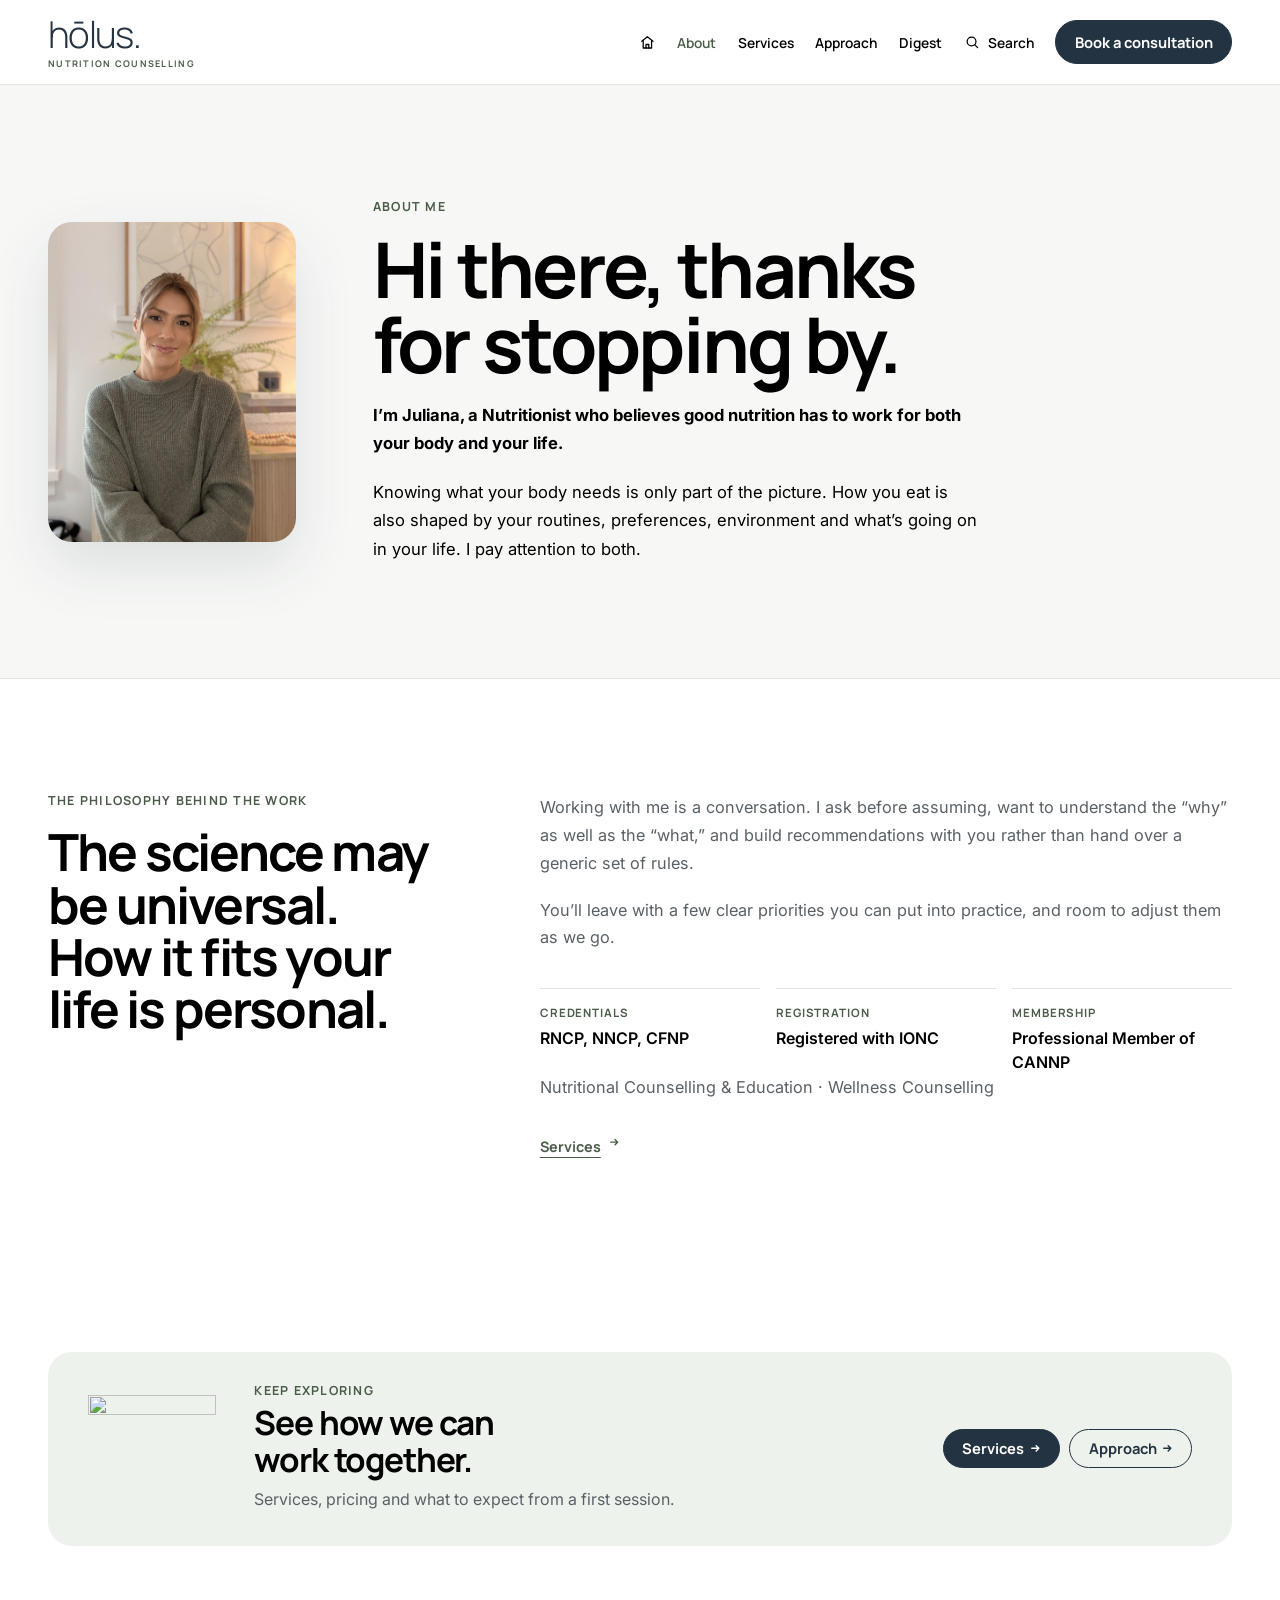
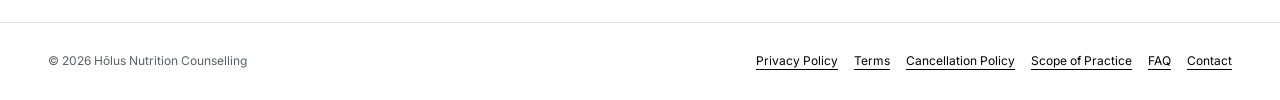
==== commit 7a1b46b0: "Add guided contact page and private site search" ====
--- a/about/index.html
+++ b/about/index.html
@@ -1,5 +1,5 @@
 <!doctype html>
-<html lang="en-CA"><head><meta charset="utf-8"><meta name="viewport" content="width=device-width, initial-scale=1"><title>About | hōlus.</title><meta name="description" content="Meet Juliana dos Santos, RNCP, NNCP, CFNP, the Nutritionist behind Hōlus Nutrition Counselling and its practical, personalized approach to nutritional counselling."><link rel="canonical" href="https://holus.ca/about/"><meta property="og:type" content="profile"><meta property="og:title" content="About Juliana dos Santos | Hōlus Nutrition Counselling"><meta property="og:description" content="Good nutrition has to work for both your body and your life."><meta property="og:url" content="https://holus.ca/about/"><meta name="twitter:card" content="summary_large_image"><link rel="icon" href="../favicon.svg" sizes="any"><link rel="icon" href="../favicon.svg" type="image/svg+xml"><link rel="apple-touch-icon" href="../apple-touch-icon.png"><link rel="manifest" href="../site.webmanifest"><meta name="theme-color" content="#243341"><meta property="og:image" content="https://jusandberg.github.io/holus-nutrition/assets/holus-share.png"><meta property="og:image:width" content="1200"><meta property="og:image:height" content="630"><meta property="og:image:alt" content="hōlus. Nutrition Counselling: Nutrition in context."><link rel="preconnect" href="https://fonts.googleapis.com"><link rel="preconnect" href="https://fonts.gstatic.com" crossorigin=""><link href="https://fonts.googleapis.com/css2?family=Inter:wght@400;500;600&amp;family=Manrope:wght@300;600;700;800&amp;display=swap" rel="stylesheet"><link rel="stylesheet" href="../styles.css?v=25"><script src="../brand-config.js?v=4" defer=""></script><script src="../script.js?v=16" defer=""></script><style>
+<html lang="en-CA"><head><meta charset="utf-8"><meta name="viewport" content="width=device-width, initial-scale=1"><title>About | hōlus.</title><meta name="description" content="Meet Juliana dos Santos, RNCP, NNCP, CFNP, the Nutritionist behind Hōlus Nutrition Counselling and its practical, personalized approach to nutritional counselling."><link rel="canonical" href="https://holus.ca/about/"><meta property="og:type" content="profile"><meta property="og:title" content="About Juliana dos Santos | Hōlus Nutrition Counselling"><meta property="og:description" content="Good nutrition has to work for both your body and your life."><meta property="og:url" content="https://holus.ca/about/"><meta name="twitter:card" content="summary_large_image"><link rel="icon" href="../favicon.svg" sizes="any"><link rel="icon" href="../favicon.svg" type="image/svg+xml"><link rel="apple-touch-icon" href="../apple-touch-icon.png"><link rel="manifest" href="../site.webmanifest"><meta name="theme-color" content="#243341"><meta property="og:image" content="https://jusandberg.github.io/holus-nutrition/assets/holus-share.png"><meta property="og:image:width" content="1200"><meta property="og:image:height" content="630"><meta property="og:image:alt" content="hōlus. Nutrition Counselling: Nutrition in context."><link rel="preconnect" href="https://fonts.googleapis.com"><link rel="preconnect" href="https://fonts.gstatic.com" crossorigin=""><link href="https://fonts.googleapis.com/css2?family=Inter:wght@400;500;600&amp;family=Manrope:wght@300;600;700;800&amp;display=swap" rel="stylesheet"><link rel="stylesheet" href="../styles.css?v=26"><script src="../brand-config.js?v=5" defer=""></script><script src="../script.js?v=17" defer=""></script><style>
         .brand { gap: 0 !important; }
         .brand-lockup { display: grid; line-height: 1; }
         .brand-wordmark { display: inline-flex; align-items: baseline; color: var(--ink); font: 300 2.3125rem/1 Manrope, sans-serif; letter-spacing: -.045em; white-space: nowrap; }
--- a/styles.css
+++ b/styles.css
@@ -718,6 +718,61 @@
 .nutri-tabs { display: inline-flex; gap: .2rem; padding: .25rem; margin-bottom: 1.6rem; border-radius: 999px; background: var(--mist); }
 .nutri-tabs button { padding: .55rem 1.25rem; border: 0; border-radius: 999px; background: none; color: var(--ink); font: 700 .92rem Manrope, sans-serif; cursor: pointer; }
 .nutri-tabs button[aria-pressed="true"] { background: var(--ink); color: #fff; }
+
+/* ---- Contact: quiet, guided general-enquiry form ---- */
+.contact-page { background: var(--paper); }
+.contact-page-hero { min-height: calc(100svh - 5.25rem); background: linear-gradient(135deg, var(--cloud), var(--paper) 56%); }
+.contact-page-grid { display: grid; grid-template-columns: minmax(0, .86fr) minmax(24rem, 1.14fr); align-items: start; gap: clamp(3rem, 8vw, 8rem); }
+.contact-page-intro { position: sticky; top: 8rem; }
+.contact-page-intro h1 { max-width: 11ch; font-size: clamp(3.1rem, 6vw, 5.8rem); }
+.contact-page-lede { max-width: 33rem; margin: 1.35rem 0 0; color: var(--muted); font-size: clamp(1.04rem, 1.7vw, 1.18rem); }
+.contact-page-art { display: grid; width: min(13rem, 45%); margin: clamp(2rem, 5vw, 3.5rem) 0 0; place-items: center; }
+.contact-page-art img { width: 100%; height: auto; }
+.contact-route { max-width: 33rem; margin-top: 2rem; padding-top: 1.4rem; border-top: 1px solid var(--line); }
+.contact-route h2 { font-size: 1.05rem; letter-spacing: -.015em; }
+.contact-route p, .contact-direct { margin: .45rem 0 0; color: var(--muted); font-size: .9rem; }
+.contact-direct a { color: var(--ink); font-weight: 700; text-underline-offset: .25rem; }
+.enquiry-panel { min-width: 0; padding-left: clamp(2rem, 5vw, 4.5rem); border-left: 1px solid var(--line); }
+.enquiry-panel h2 { max-width: none; font-size: clamp(2rem, 4vw, 3.25rem); }
+.enquiry-form-heading > p:not(.eyebrow), .form-fallback > p:not(.eyebrow), .form-success > p:not(.eyebrow) { max-width: 35rem; margin: .8rem 0 0; color: var(--muted); }
+.form-fallback .button { margin-top: 1.5rem; }
+.form-privacy-note { display: grid; gap: .25rem; margin: 2rem 0 1.7rem; padding: 1rem 0 1rem 1.15rem; color: var(--muted); border-left: 3px solid var(--sage); font-size: .86rem; line-height: 1.55; }
+.form-privacy-note strong { color: var(--ink); font-family: Manrope, sans-serif; }
+.form-field { margin-top: 1.25rem; }
+.form-field label, .form-label-row { color: var(--ink); font: 700 .82rem/1.35 Manrope, sans-serif; }
+.form-label-row { display: flex; align-items: center; justify-content: space-between; gap: 1rem; }
+.form-label-row span { color: var(--muted); font: 500 .72rem/1 Inter, sans-serif; }
+.form-field :is(input, select, textarea) { width: 100%; margin-top: .45rem; padding: .8rem 0; color: var(--ink); background: transparent; border: 0; border-bottom: 1px solid var(--sage-light); border-radius: 0; outline: 0; transition: border-color .2s, box-shadow .2s; }
+.form-field select { appearance: none; padding-right: 2rem; background-image: linear-gradient(45deg, transparent 50%, var(--sage-deep) 50%), linear-gradient(135deg, var(--sage-deep) 50%, transparent 50%); background-position: calc(100% - .75rem) 1.25rem, calc(100% - .45rem) 1.25rem; background-repeat: no-repeat; background-size: .35rem .35rem, .35rem .35rem; }
+.form-field textarea { min-height: 9rem; resize: vertical; line-height: 1.6; }
+.form-field :is(input, select, textarea):focus { border-color: var(--sage-deep); box-shadow: 0 2px 0 var(--sage-deep); }
+.form-field :is(input, select, textarea):user-invalid { border-color: #9b5148; }
+.form-honeypot { position: absolute !important; width: 1px !important; height: 1px !important; overflow: hidden !important; clip: rect(1px, 1px, 1px, 1px) !important; white-space: nowrap !important; }
+.form-consent { display: grid; grid-template-columns: auto minmax(0, 1fr); align-items: start; gap: .7rem; margin-top: 1.5rem; color: var(--muted); cursor: pointer; font-size: .82rem; line-height: 1.5; }
+.form-consent input { width: 1.05rem; height: 1.05rem; margin: .2rem 0 0; accent-color: var(--sage-deep); }
+.form-consent a { color: var(--ink); font-weight: 700; text-underline-offset: .2rem; }
+.form-submit { margin-top: 1.6rem; }
+.form-submit:disabled { cursor: wait; opacity: .65; transform: none; }
+.form-status { min-height: 1.5rem; margin: .85rem 0 0; color: var(--sage-deep); font-size: .84rem; }
+.form-fine-print { margin: .4rem 0 0; color: var(--muted); font-size: .75rem; }
+.form-success { padding-block: clamp(2rem, 6vw, 5rem); }
+.form-success .button-row { margin-top: 1.6rem; }
+.noscript-contact { margin: 0; padding: 1rem; color: white; background: var(--ink); text-align: center; }
+
+@media (max-width: 860px) {
+  .contact-page-grid { grid-template-columns: minmax(0, 1fr); gap: 3rem; }
+  .contact-page-intro { position: static; }
+  .contact-page-art { width: 7rem; margin-top: 2rem; }
+  .enquiry-panel { padding: 2.25rem 0 0; border-top: 1px solid var(--line); border-left: 0; }
+}
+
+@media (max-width: 560px) {
+  .contact-page-hero { padding-block: 3.25rem 4.5rem; }
+  .contact-page-intro h1 { font-size: clamp(2.8rem, 14vw, 4rem); }
+  .form-consent { font-size: .8rem; }
+  .form-success .button-row { align-items: stretch; }
+  .form-success .button { width: 100%; }
+}
 .nutri-stickers { display: grid; grid-template-columns: repeat(5, minmax(0, 1fr)); gap: 1.25rem; margin: 0; padding: 0; list-style: none; text-align: center; }
 .nutri-stickers[hidden] { display: none; }
 .nutri-stickers li { min-width: 0; transform: rotate(var(--rot, 0deg)); transition: transform .3s ease; }
